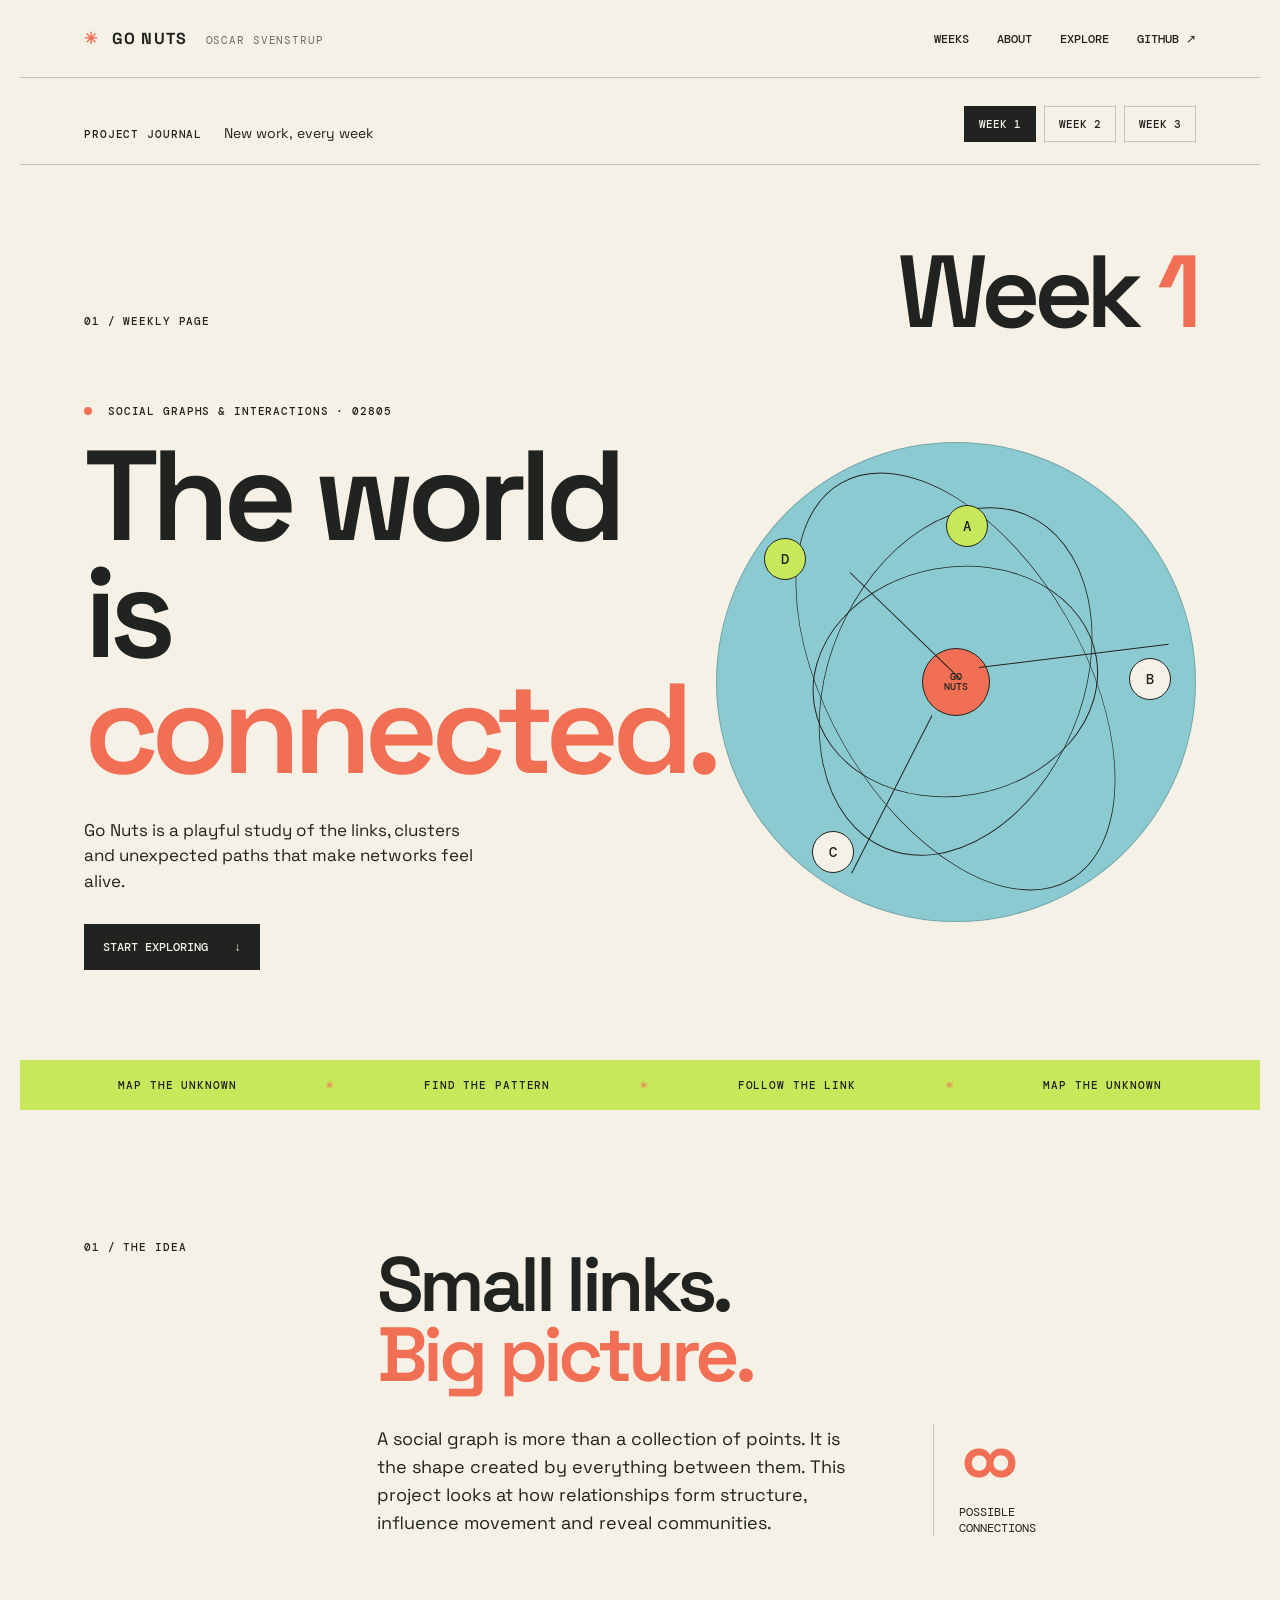
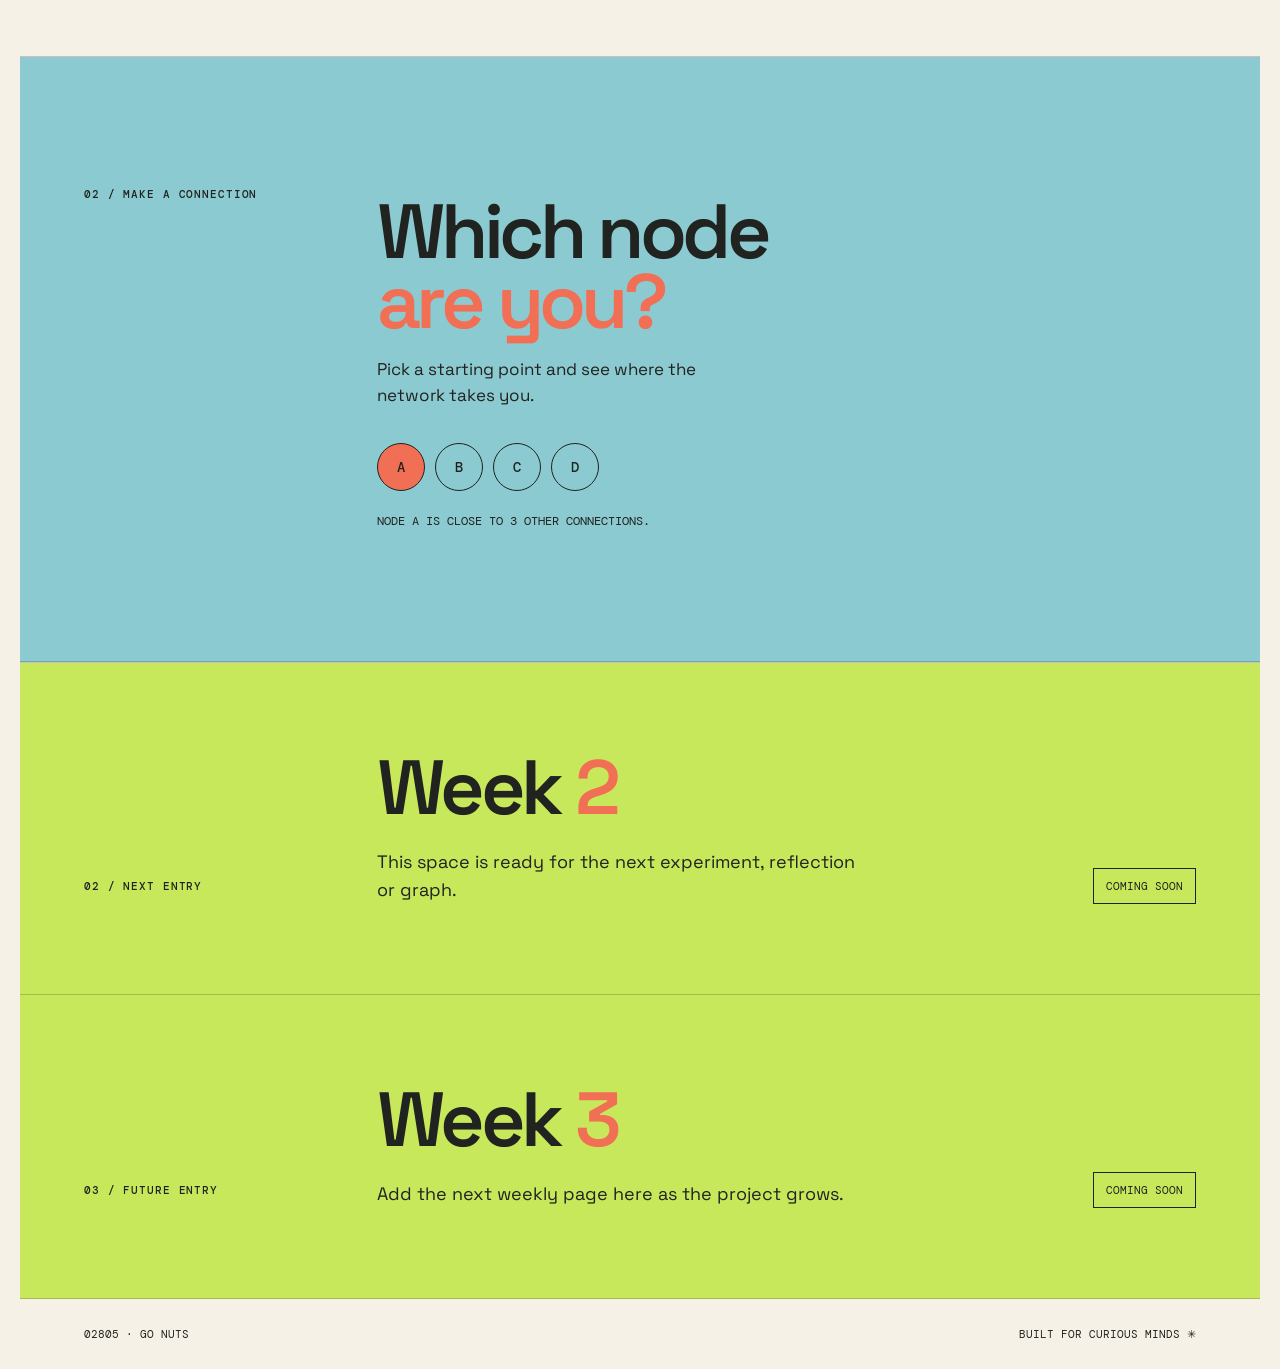
==== index.html @ d07dc0e0 "Add weekly project pages" ====
<!doctype html>
<html lang="en">
  <head>
    <meta charset="UTF-8" />
    <meta name="viewport" content="width=device-width, initial-scale=1.0" />
    <meta name="description" content="Go Nuts: exploring social graphs and interactions." />
    <title>Go Nuts | Social Graphs & Interactions</title>
    <link rel="preconnect" href="https://fonts.googleapis.com" />
    <link rel="preconnect" href="https://fonts.gstatic.com" crossorigin />
    <link href="https://fonts.googleapis.com/css2?family=DM+Mono:wght@400;500&family=Space+Grotesk:wght@400;500;600;700&display=swap" rel="stylesheet" />
    <link rel="stylesheet" href="styles.css" />
  </head>
  <body>
    <header class="site-header">
      <div class="brand-lockup">
        <a class="logo" href="#top" aria-label="Go Nuts home"><span>✳</span> GO NUTS</a>
        <span class="author">Oscar Svenstrup</span>
      </div>
      <nav aria-label="Main navigation">
        <a href="#weeks">Weeks</a>
        <a href="#about">About</a>
        <a href="#explore">Explore</a>
        <a href="https://github.com/oscarsvenstrup/02805GoNuts" target="_blank" rel="noreferrer">GitHub <span aria-hidden="true">↗</span></a>
      </nav>
    </header>

    <main id="top">
      <section class="week-bar" id="weeks" aria-label="Weekly project pages">
        <div class="week-heading">
          <p class="section-label">Project journal</p>
          <span>New work, every week</span>
        </div>
        <nav class="week-nav" aria-label="Choose a week">
          <a class="week-link active" href="#week-1" aria-current="page">Week 1</a>
          <a class="week-link" href="#week-2">Week 2</a>
          <a class="week-link" href="#week-3">Week 3</a>
        </nav>
      </section>

      <section class="week-content" id="week-1" aria-labelledby="week-1-title">
        <div class="week-title-row">
          <p class="section-label">01 / Weekly page</p>
          <h2 id="week-1-title">Week <span>1</span></h2>
        </div>
      <section class="hero" aria-labelledby="hero-title">
        <div class="hero-copy">
          <p class="eyebrow"><span class="pulse"></span> Social Graphs &amp; Interactions · 02805</p>
          <h1 id="hero-title">The world is<br /><em>connected.</em></h1>
          <p class="intro">Go Nuts is a playful study of the links, clusters and unexpected paths that make networks feel alive.</p>
          <a class="button" href="#explore">Start exploring <span aria-hidden="true">↓</span></a>
        </div>
        <div class="hero-graphic" aria-hidden="true">
          <div class="orbit orbit-one"></div>
          <div class="orbit orbit-two"></div>
          <div class="orbit orbit-three"></div>
          <div class="node node-center">GO<br />NUTS</div>
          <div class="node node-a">A</div>
          <div class="node node-b">B</div>
          <div class="node node-c">C</div>
          <div class="node node-d">D</div>
          <div class="connection connection-a"></div>
          <div class="connection connection-b"></div>
          <div class="connection connection-c"></div>
        </div>
      </section>

      <section class="ticker" aria-label="Project themes">
        <span>MAP THE UNKNOWN</span><i>✳</i><span>FIND THE PATTERN</span><i>✳</i><span>FOLLOW THE LINK</span><i>✳</i><span>MAP THE UNKNOWN</span>
      </section>

      <section class="about section-grid" id="about">
        <p class="section-label">01 / The idea</p>
        <div>
          <h2>Small links.<br /><span>Big picture.</span></h2>
          <p class="body-copy">A social graph is more than a collection of points. It is the shape created by everything between them. This project looks at how relationships form structure, influence movement and reveal communities.</p>
        </div>
        <div class="stat-block"><strong>∞</strong><span>possible<br />connections</span></div>
      </section>

      <section class="explore section-grid" id="explore">
        <p class="section-label">02 / Make a connection</p>
        <div class="explore-panel">
          <h2>Which node<br /><span>are you?</span></h2>
          <p>Pick a starting point and see where the network takes you.</p>
          <div class="node-picker" role="group" aria-label="Choose a node">
            <button class="pick active" data-node="A" aria-label="Choose node A">A</button>
            <button class="pick" data-node="B" aria-label="Choose node B">B</button>
            <button class="pick" data-node="C" aria-label="Choose node C">C</button>
            <button class="pick" data-node="D" aria-label="Choose node D">D</button>
          </div>
          <p class="result" aria-live="polite">Node A is close to 3 other connections.</p>
        </div>
      </section>
      </section>

      <section class="upcoming-week" id="week-2" aria-labelledby="week-2-title">
        <p class="section-label">02 / Next entry</p>
        <div>
          <h2 id="week-2-title">Week <span>2</span></h2>
          <p class="body-copy">This space is ready for the next experiment, reflection or graph.</p>
        </div>
        <span class="coming-soon">Coming soon</span>
      </section>

      <section class="upcoming-week" id="week-3" aria-labelledby="week-3-title">
        <p class="section-label">03 / Future entry</p>
        <div>
          <h2 id="week-3-title">Week <span>3</span></h2>
          <p class="body-copy">Add the next weekly page here as the project grows.</p>
        </div>
        <span class="coming-soon">Coming soon</span>
      </section>
    </main>

    <footer><span>02805 · GO NUTS</span><span>Built for curious minds <span aria-hidden="true">✳</span></span></footer>
    <script src="script.js"></script>
  </body>
</html>
---- styles.css ----
:root {
  --ink: #20231f;
  --cream: #f6f1e7;
  --lime: #c8e85b;
  --coral: #f16f54;
  --blue: #8ccad1;
  --line: rgba(32, 35, 31, 0.22);
}

* { box-sizing: border-box; }
html { scroll-behavior: smooth; }
body { margin: 0; color: var(--ink); background: var(--cream); font-family: "Space Grotesk", sans-serif; }
a { color: inherit; text-decoration: none; }
.site-header, main, footer { max-width: 1240px; margin: auto; }
.site-header { display: flex; justify-content: space-between; align-items: center; padding: 28px 5vw; }
.logo { font-weight: 700; letter-spacing: .08em; }
.brand-lockup { display: flex; align-items: baseline; gap: 18px; }.author { color: rgba(32, 35, 31, .65); font: 11px "DM Mono", monospace; text-transform: uppercase; letter-spacing: .08em; }
.logo span { color: var(--coral); margin-right: 8px; }
nav { display: flex; gap: 28px; font: 500 12px "DM Mono", monospace; text-transform: uppercase; }
nav a:hover { color: var(--coral); }
.week-bar { display: flex; justify-content: space-between; align-items: end; gap: 30px; padding: 28px 5vw 22px; border-top: 1px solid var(--line); border-bottom: 1px solid var(--line); }.week-heading { display: flex; align-items: baseline; gap: 22px; }.week-heading p { margin: 0; }.week-heading > span { font-size: 14px; }.week-nav { display: flex; gap: 8px; }.week-link { padding: 10px 14px; border: 1px solid var(--line); font: 500 11px "DM Mono", monospace; text-transform: uppercase; transition: background .2s, color .2s; }.week-link:hover, .week-link.active { background: var(--ink); color: var(--cream); }.week-content { border-bottom: 1px solid var(--line); }.week-title-row { display: flex; justify-content: space-between; align-items: end; padding: 80px 5vw 0; }.week-title-row .section-label { margin: 0 0 10px; }.week-title-row h2 { margin: 0; font-size: clamp(3.5rem, 8vw, 7rem); }.week-title-row h2 span { color: var(--coral); }
.hero { min-height: 650px; display: grid; grid-template-columns: 1fr 1fr; align-items: center; padding: 55px 5vw 90px; overflow: hidden; }
.eyebrow, .section-label { font: 500 11px "DM Mono", monospace; letter-spacing: .08em; text-transform: uppercase; }
.pulse { display: inline-block; width: 8px; height: 8px; margin-right: 8px; background: var(--coral); border-radius: 50%; }
h1, h2 { margin: 20px 0; font-weight: 600; letter-spacing: -.06em; line-height: .91; }
h1 { font-size: clamp(4.5rem, 10vw, 8.5rem); }
h2 { font-size: clamp(3rem, 6vw, 5.5rem); }
h1 em, h2 span { color: var(--coral); font-style: normal; }
.intro { max-width: 390px; margin: 30px 0; font-size: 17px; line-height: 1.5; }
.button { display: inline-flex; gap: 26px; align-items: center; padding: 15px 19px; background: var(--ink); color: var(--cream); font: 500 12px "DM Mono", monospace; text-transform: uppercase; transition: transform .2s, background .2s; }
.button:hover { background: var(--coral); transform: translateY(-3px); }
.hero-graphic { position: relative; width: min(42vw, 480px); aspect-ratio: 1; margin: auto; border: 1px solid var(--line); border-radius: 50%; background: var(--blue); }
.orbit { position: absolute; border: 1px solid var(--ink); border-radius: 50%; }
.orbit-one { inset: 12%; transform: rotate(23deg) scaleX(.7); }
.orbit-two { inset: 2%; transform: rotate(-30deg) scaleX(.56); }
.orbit-three { inset: 20%; transform: rotate(80deg) scaleX(.8); }
.node { position: absolute; display: grid; place-items: center; width: 42px; aspect-ratio: 1; border: 1px solid var(--ink); border-radius: 50%; background: var(--lime); font: 500 14px "DM Mono", monospace; }
.node-center { top: 43%; left: 43%; width: 68px; background: var(--coral); font-size: 10px; text-align: center; line-height: 1; }
.node-a { top: 13%; left: 48%; }.node-b { top: 45%; right: 5%; background: var(--cream); }.node-c { bottom: 10%; left: 20%; background: var(--cream); }.node-d { top: 20%; left: 10%; }
.connection { position: absolute; height: 1px; width: 32%; background: var(--ink); transform-origin: left; }
.connection-a { top: 27%; left: 28%; transform: rotate(44deg); }.connection-b { top: 47%; left: 55%; width: 40%; transform: rotate(-7deg); }.connection-c { top: 57%; left: 45%; width: 37%; transform: rotate(117deg); }
.ticker { display: flex; justify-content: space-around; gap: 20px; padding: 18px 5vw; background: var(--lime); font: 500 11px "DM Mono", monospace; letter-spacing: .08em; }
.ticker i { font-style: normal; color: var(--coral); }
.section-grid { display: grid; grid-template-columns: 1fr 2fr 1fr; gap: 30px; padding: 120px 5vw; border-bottom: 1px solid var(--line); }
.section-label { margin-top: 10px; }.body-copy { max-width: 480px; margin: 35px 0 0; font-size: 18px; line-height: 1.55; }.stat-block { align-self: end; border-left: 1px solid var(--line); padding-left: 25px; font: 12px "DM Mono", monospace; text-transform: uppercase; }.stat-block strong { display: block; font: 100px "Space Grotesk", sans-serif; line-height: .8; color: var(--coral); }
.explore { background: var(--blue); }.explore-panel p { max-width: 390px; font-size: 17px; line-height: 1.5; }.node-picker { display: flex; gap: 10px; margin: 35px 0 22px; }.pick { width: 48px; height: 48px; border: 1px solid var(--ink); border-radius: 50%; background: transparent; color: var(--ink); font: 500 14px "DM Mono", monospace; cursor: pointer; }.pick:hover, .pick.active { background: var(--coral); }.result { font: 12px "DM Mono", monospace !important; text-transform: uppercase; }
footer { display: flex; justify-content: space-between; padding: 28px 5vw; font: 11px "DM Mono", monospace; text-transform: uppercase; }
.upcoming-week { display: grid; grid-template-columns: 1fr 2fr 1fr; gap: 30px; align-items: end; padding: 90px 5vw; border-bottom: 1px solid var(--line); background: var(--lime); }.upcoming-week h2 { margin: 0; }.upcoming-week .body-copy { margin: 25px 0 0; }.coming-soon { justify-self: end; padding: 10px 12px; border: 1px solid var(--ink); font: 11px "DM Mono", monospace; text-transform: uppercase; }
@media (max-width: 700px) { .site-header { align-items: flex-start; padding-top: 22px; }.brand-lockup { display: block; }.author { display: block; margin: 8px 0 0 24px; font-size: 9px; } nav { gap: 12px; font-size: 10px; } nav a:nth-child(2) { display: none; }.week-bar { display: block; padding-top: 22px; }.week-heading { display: block; }.week-heading > span { display: block; margin-top: 12px; }.week-nav { margin-top: 22px; overflow-x: auto; }.week-link { white-space: nowrap; }.week-title-row { display: block; padding-top: 60px; }.week-title-row h2 { margin-top: 18px; }.hero { display: block; min-height: 0; padding-top: 70px; }.hero-graphic { width: min(82vw, 380px); margin-top: 70px; }.ticker { overflow: hidden; justify-content: flex-start; white-space: nowrap; }.ticker span:nth-of-type(n+3), .ticker i:nth-of-type(n+3) { display: none; }.section-grid { display: block; padding: 80px 5vw; }.section-label { margin-bottom: 50px; }.stat-block { margin-top: 60px; }.explore-panel { margin-top: 30px; }.upcoming-week { display: block; padding: 70px 5vw; }.upcoming-week .section-label { margin-bottom: 45px; }.coming-soon { display: inline-block; margin-top: 35px; } footer { font-size: 9px; } }
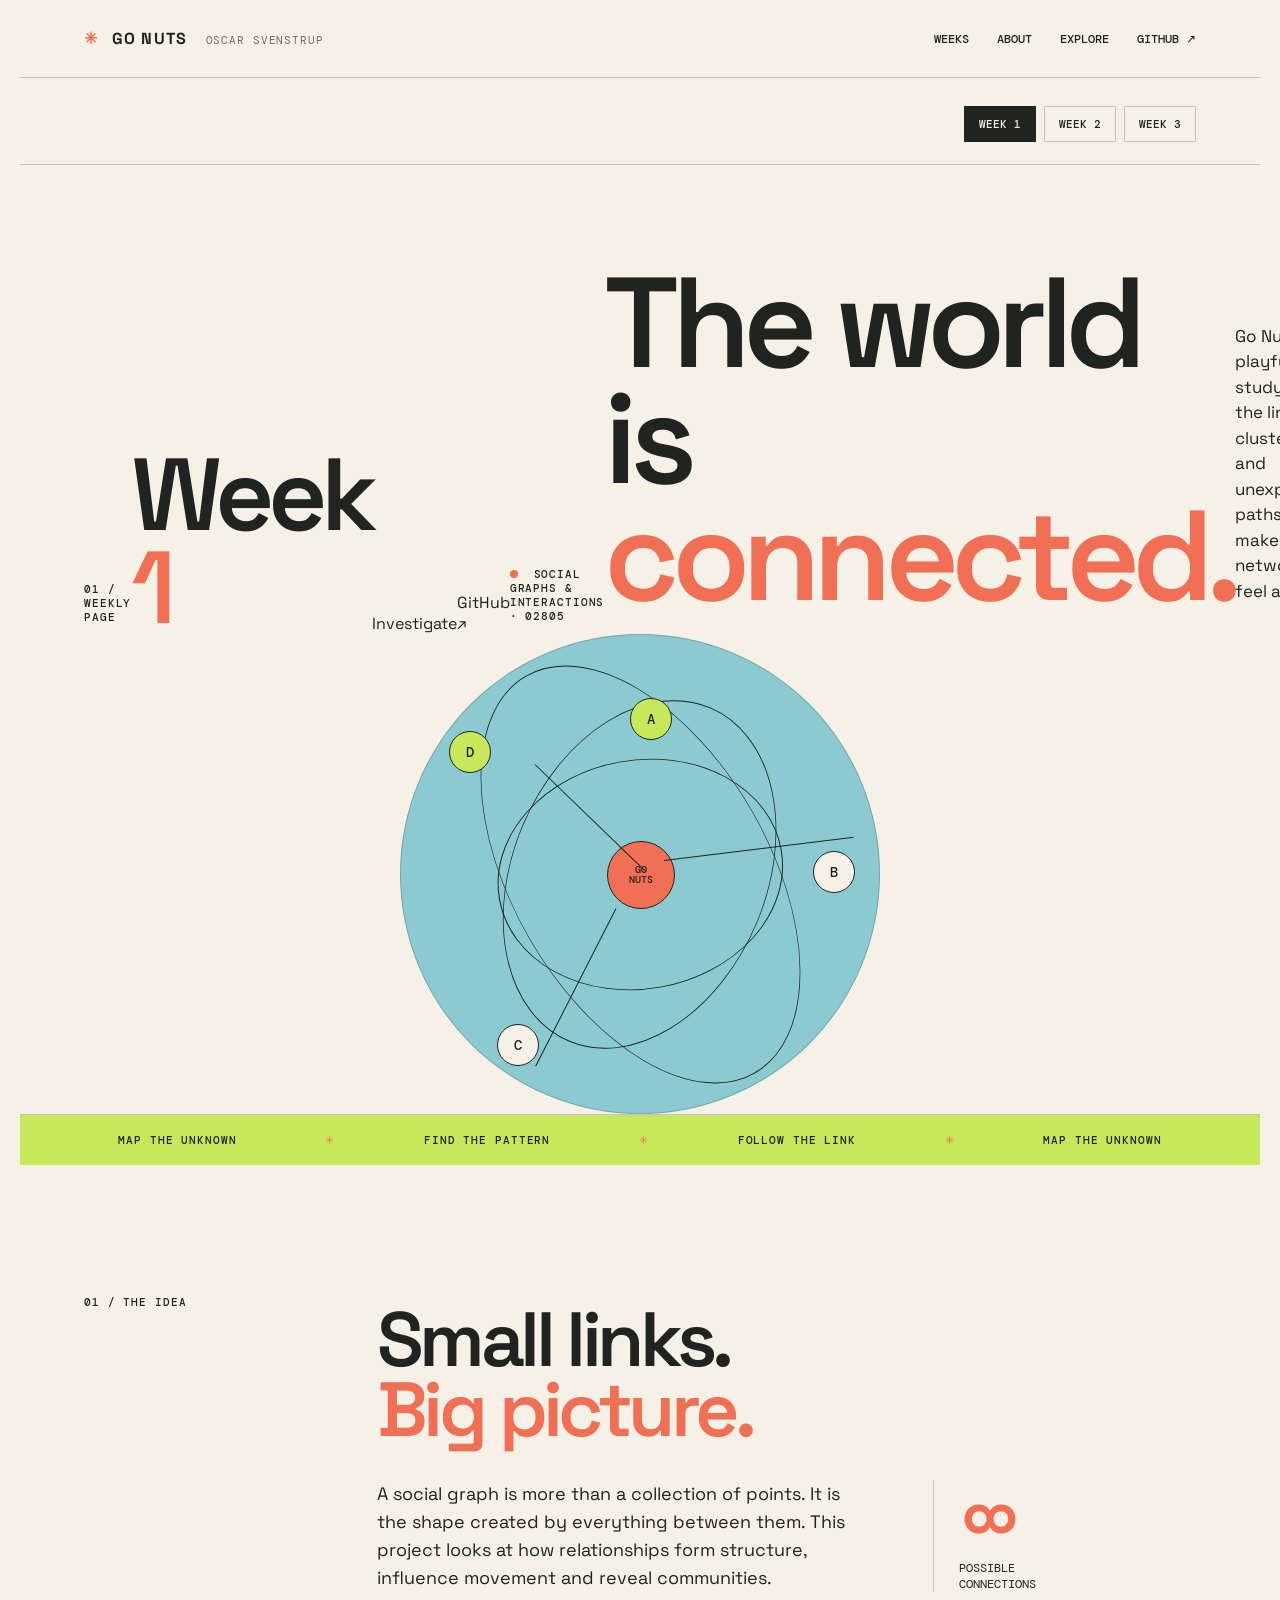
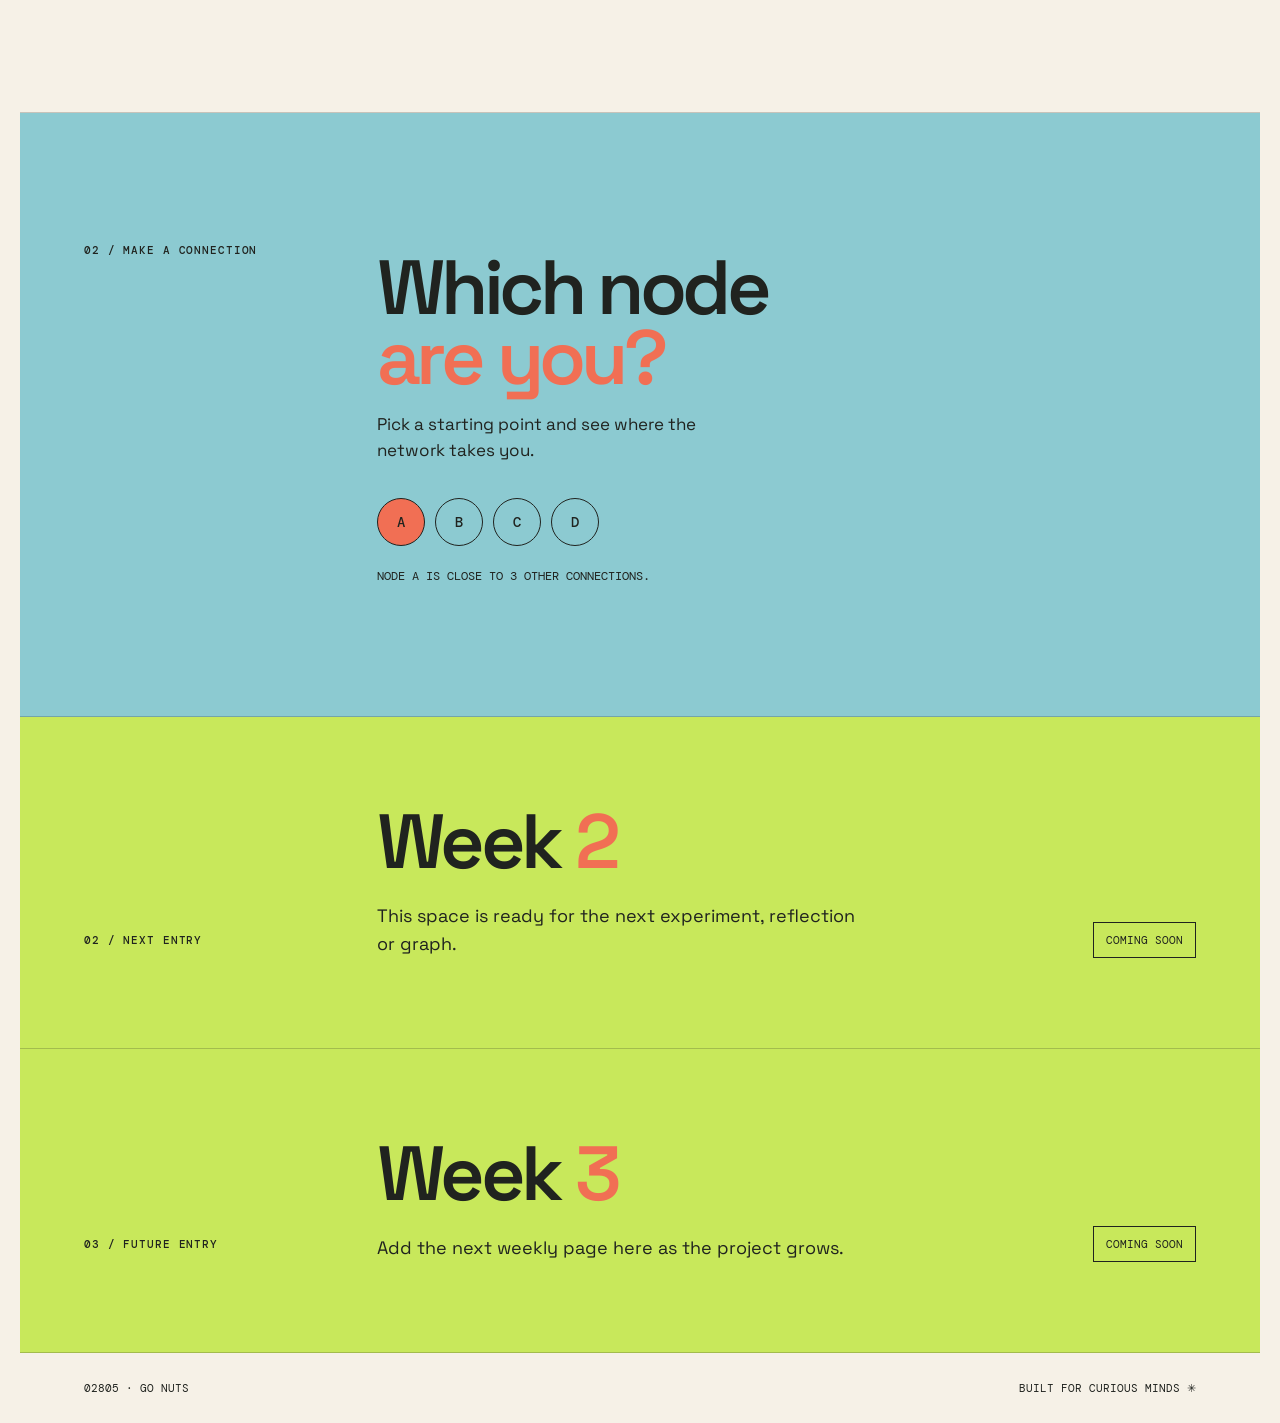
==== commit a3f023d1: "Build week 1 group exercise" ====
--- a/index.html
+++ b/index.html
@@ -27,8 +27,8 @@
     <main id="top">
       <section class="week-bar" id="weeks" aria-label="Weekly project pages">
         <div class="week-heading">
-          <p class="section-label">Project journal</p>
-          <span>New work, every week</span>
+        <meta name="description" content="Week 1: Go Nuts with the Marvel social graph." />
+        <title>Week 1 | Go Nuts</title>
         </div>
         <nav class="week-nav" aria-label="Choose a week">
           <a class="week-link active" href="#week-1" aria-current="page">Week 1</a>
@@ -41,9 +41,8 @@
         <div class="week-title-row">
           <p class="section-label">01 / Weekly page</p>
           <h2 id="week-1-title">Week <span>1</span></h2>
-        </div>
-      <section class="hero" aria-labelledby="hero-title">
-        <div class="hero-copy">
+            <a href="#investigate">Investigate</a>
+            <a href="https://github.com/oscarsvenstrup/02805GoNuts" target="_blank" rel="noreferrer">GitHub <span aria-hidden="true">↗</span></a>
           <p class="eyebrow"><span class="pulse"></span> Social Graphs &amp; Interactions · 02805</p>
           <h1 id="hero-title">The world is<br /><em>connected.</em></h1>
           <p class="intro">Go Nuts is a playful study of the links, clusters and unexpected paths that make networks feel alive.</p>
--- a/styles.css
+++ b/styles.css
@@ -16,6 +16,13 @@
 .logo { font-weight: 700; letter-spacing: .08em; }
 .brand-lockup { display: flex; align-items: baseline; gap: 18px; }.author { color: rgba(32, 35, 31, .65); font: 11px "DM Mono", monospace; text-transform: uppercase; letter-spacing: .08em; }
 .logo span { color: var(--coral); margin-right: 8px; }
+a { color: inherit; text-decoration: none; }
+.site-header, main, footer { max-width: 1240px; margin: auto; }
+.site-header { display: flex; justify-content: space-between; align-items: center; padding: 28px 5vw; }
+.brand-lockup { display: flex; align-items: baseline; gap: 18px; }
+.logo { font-weight: 700; letter-spacing: .08em; }
+.logo span { color: var(--coral); margin-right: 8px; }
+.author { color: rgba(32, 35, 31, .65); font: 11px "DM Mono", monospace; text-transform: uppercase; letter-spacing: .08em; }
 nav { display: flex; gap: 28px; font: 500 12px "DM Mono", monospace; text-transform: uppercase; }
 nav a:hover { color: var(--coral); }
 .week-bar { display: flex; justify-content: space-between; align-items: end; gap: 30px; padding: 28px 5vw 22px; border-top: 1px solid var(--line); border-bottom: 1px solid var(--line); }.week-heading { display: flex; align-items: baseline; gap: 22px; }.week-heading p { margin: 0; }.week-heading > span { font-size: 14px; }.week-nav { display: flex; gap: 8px; }.week-link { padding: 10px 14px; border: 1px solid var(--line); font: 500 11px "DM Mono", monospace; text-transform: uppercase; transition: background .2s, color .2s; }.week-link:hover, .week-link.active { background: var(--ink); color: var(--cream); }.week-content { border-bottom: 1px solid var(--line); }.week-title-row { display: flex; justify-content: space-between; align-items: end; padding: 80px 5vw 0; }.week-title-row .section-label { margin: 0 0 10px; }.week-title-row h2 { margin: 0; font-size: clamp(3.5rem, 8vw, 7rem); }.week-title-row h2 span { color: var(--coral); }
@@ -25,7 +32,52 @@
 h1, h2 { margin: 20px 0; font-weight: 600; letter-spacing: -.06em; line-height: .91; }
 h1 { font-size: clamp(4.5rem, 10vw, 8.5rem); }
 h2 { font-size: clamp(3rem, 6vw, 5.5rem); }
+.section-label, .search-label, .card-kicker { font: 500 11px "DM Mono", monospace; letter-spacing: .08em; text-transform: uppercase; }
+.post-intro { padding: 110px 5vw 80px; background: var(--blue); }
+.post-intro h1, h2 { margin: 20px 0; font-weight: 600; letter-spacing: -.06em; line-height: .91; }
+.post-intro h1 { max-width: 850px; font-size: clamp(4.5rem, 11vw, 9rem); }
+.post-intro h1 em, h2 span { color: var(--coral); font-style: normal; }
+.intro { max-width: 580px; margin: 38px 0 30px; font-size: 19px; line-height: 1.5; }
+.post-meta { display: flex; gap: 28px; font: 11px "DM Mono", monospace; text-transform: uppercase; }
+.section-grid { display: grid; grid-template-columns: 1fr 2fr 1fr; gap: 30px; padding: 110px 5vw; border-bottom: 1px solid var(--line); }
+.section-label { margin-top: 10px; }
+.section-grid h2 { font-size: clamp(3rem, 6vw, 5.5rem); }
+.body-copy { max-width: 500px; margin: 30px 0 0; font-size: 17px; line-height: 1.55; }
+.stat-block { align-self: end; border-left: 1px solid var(--line); padding-left: 25px; font: 12px "DM Mono", monospace; text-transform: uppercase; }
+.stat-block strong { display: block; color: var(--coral); font: 100px "Space Grotesk", sans-serif; line-height: .8; }
+.stats-strip { display: grid; grid-template-columns: repeat(4, 1fr); background: var(--lime); }
+.stats-strip div { padding: 32px 5vw; border-right: 1px solid var(--line); }
+.stats-strip div:last-child { border: 0; }
+.stats-strip strong { display: block; font-size: 32px; }
+.stats-strip span { font: 10px "DM Mono", monospace; text-transform: uppercase; }
+.investigate { background: var(--cream); }
+.explorer-panel p { margin-top: 28px; }
+.search-label { display: block; margin-top: 38px; }
+.search-label, .card-kicker { color: rgba(32, 35, 31, .65); }
+.explorer-panel input { width: 100%; margin-top: 10px; padding: 15px 0; border: 0; border-bottom: 1px solid var(--ink); border-radius: 0; background: transparent; color: var(--ink); font: 17px "Space Grotesk", sans-serif; outline: none; }
+.explorer-panel input:focus { border-color: var(--coral); }
+.search-results { position: relative; z-index: 2; }
+.search-results button { display: block; width: 100%; padding: 10px 0; border: 0; border-bottom: 1px solid var(--line); background: var(--cream); text-align: left; font: 14px "Space Grotesk", sans-serif; cursor: pointer; }
+.search-results button:hover { color: var(--coral); }
+.character-card { margin-top: 35px; padding: 22px; background: var(--blue); }
+.character-card h3 { margin: 12px 0 4px; font-size: 27px; }
+.character-card p { margin: 0; font-size: 14px; line-height: 1.45; }
+.connection-panel { display: grid; grid-template-columns: 1fr 1fr; gap: 25px; }
+.connection-group { align-self: start; padding: 20px; background: var(--lime); }
+.connection-group:nth-child(2) { background: var(--coral); }
+.connection-heading { display: flex; justify-content: space-between; gap: 15px; padding-bottom: 15px; border-bottom: 1px solid var(--line); font: 11px "DM Mono", monospace; text-transform: uppercase; }
+.connection-heading strong { font-size: 18px; }
+.connection-group ul { min-height: 120px; max-height: 390px; margin: 0; padding: 0; overflow: auto; list-style: none; }
+.connection-group li { padding: 9px 0; border-bottom: 1px solid var(--line); font-size: 14px; }
+.reflection { background: var(--blue); }
+.quote { align-self: end; font-size: 25px; font-weight: 600; line-height: 1.05; }
+.quote span { color: var(--coral); }
+.upcoming-week { display: grid; grid-template-columns: 1fr 2fr 1fr; gap: 30px; align-items: end; padding: 90px 5vw; border-bottom: 1px solid var(--line); background: var(--lime); }
+.upcoming-week h2 { margin: 0; }
+.upcoming-week .body-copy { margin: 25px 0 0; }
+.coming-soon { justify-self: end; padding: 10px 12px; border: 1px solid var(--ink); font: 11px "DM Mono", monospace; text-transform: uppercase; }
 h1 em, h2 span { color: var(--coral); font-style: normal; }
+@media (max-width: 700px) { .site-header { align-items: flex-start; padding-top: 22px; }.brand-lockup { display: block; }.author { display: block; margin: 8px 0 0 24px; font-size: 9px; } nav { gap: 12px; font-size: 10px; }.week-bar { display: block; padding-top: 22px; }.week-heading { display: block; }.week-heading > span { display: block; margin-top: 12px; }.week-nav { margin-top: 22px; overflow-x: auto; }.week-link { white-space: nowrap; }.post-intro { padding-top: 75px; }.post-intro h1 { font-size: clamp(4rem, 18vw, 6rem); }.post-meta { display: block; line-height: 2; }.section-grid { display: block; padding: 75px 5vw; }.section-label { margin-bottom: 45px; }.stat-block { margin-top: 55px; }.stats-strip { grid-template-columns: repeat(2, 1fr); }.stats-strip div { padding: 24px 5vw; }.stats-strip div:nth-child(2) { border-right: 0; }.connection-panel { display: block; margin-top: 55px; }.connection-group + .connection-group { margin-top: 20px; }.upcoming-week { display: block; padding: 70px 5vw; }.upcoming-week .section-label { margin-bottom: 45px; }.coming-soon { display: inline-block; margin-top: 35px; } footer { font-size: 9px; } }
 .intro { max-width: 390px; margin: 30px 0; font-size: 17px; line-height: 1.5; }
 .button { display: inline-flex; gap: 26px; align-items: center; padding: 15px 19px; background: var(--ink); color: var(--cream); font: 500 12px "DM Mono", monospace; text-transform: uppercase; transition: transform .2s, background .2s; }
 .button:hover { background: var(--coral); transform: translateY(-3px); }
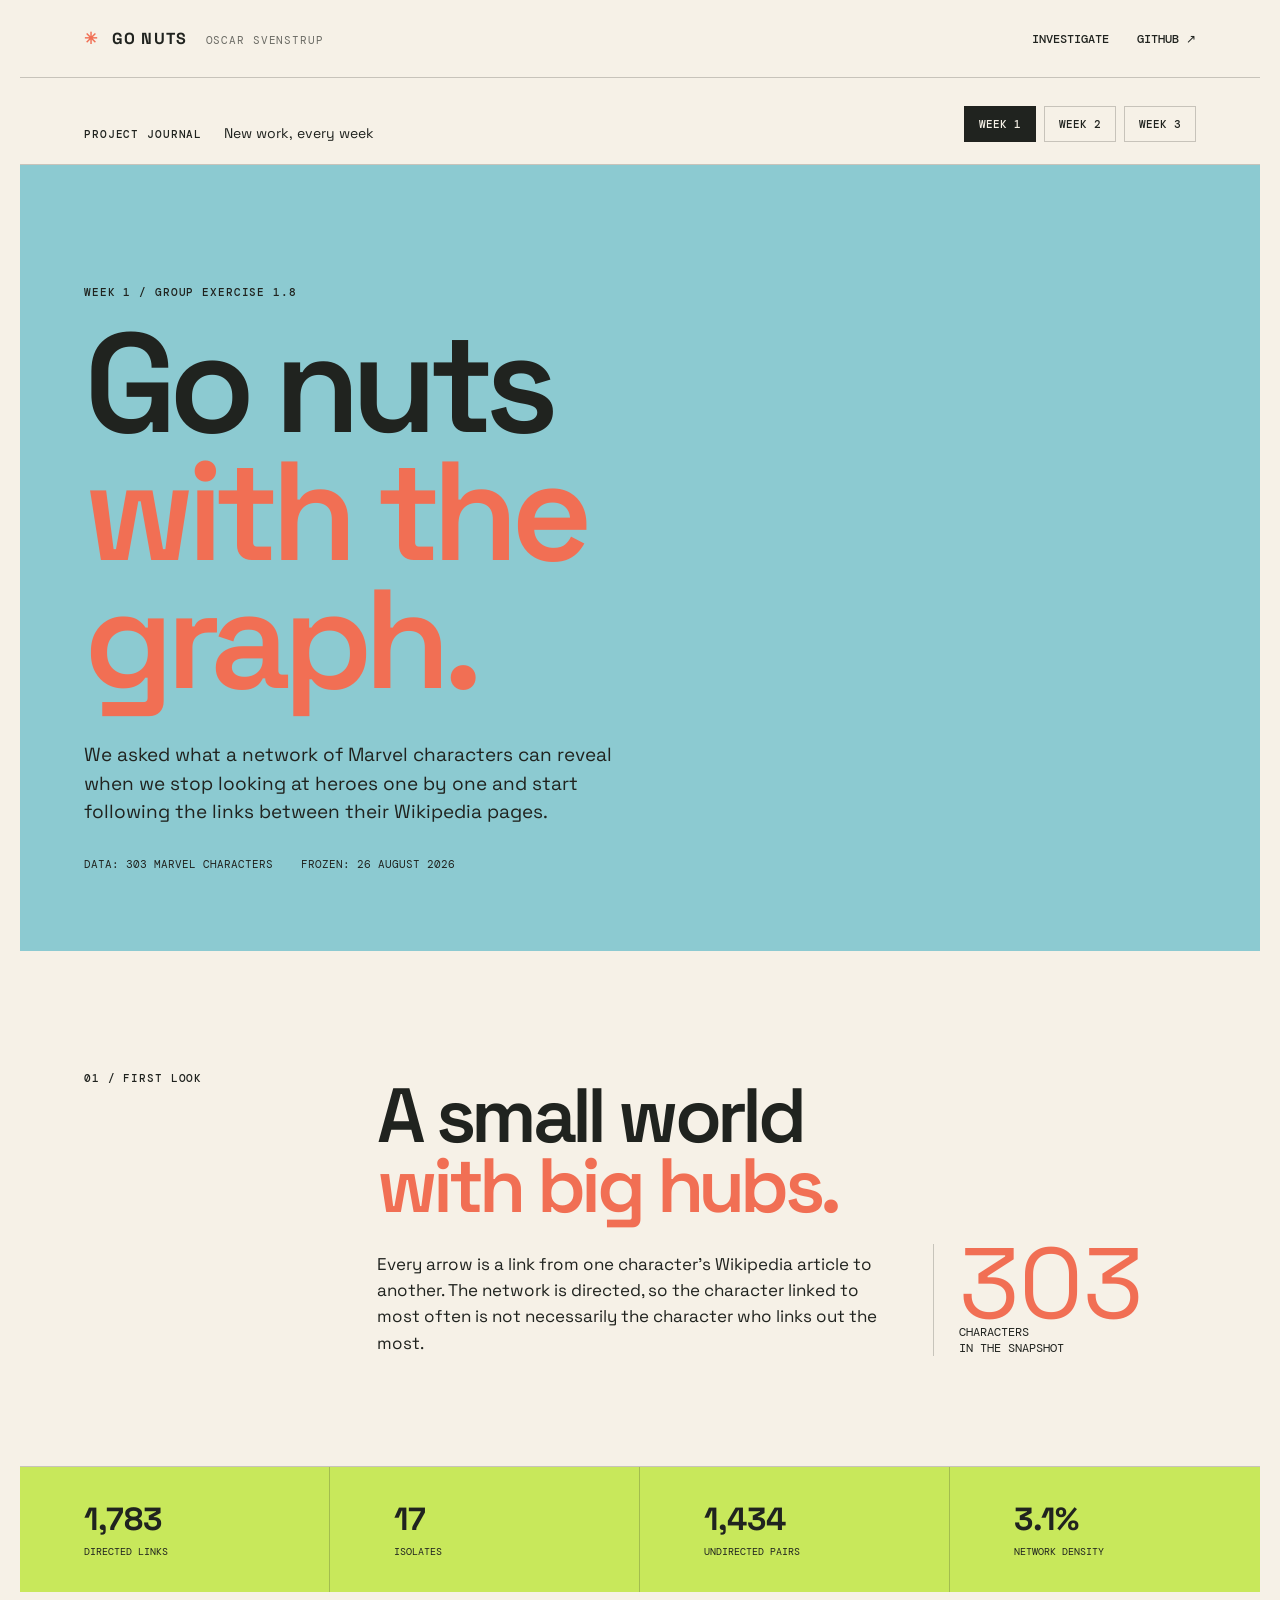
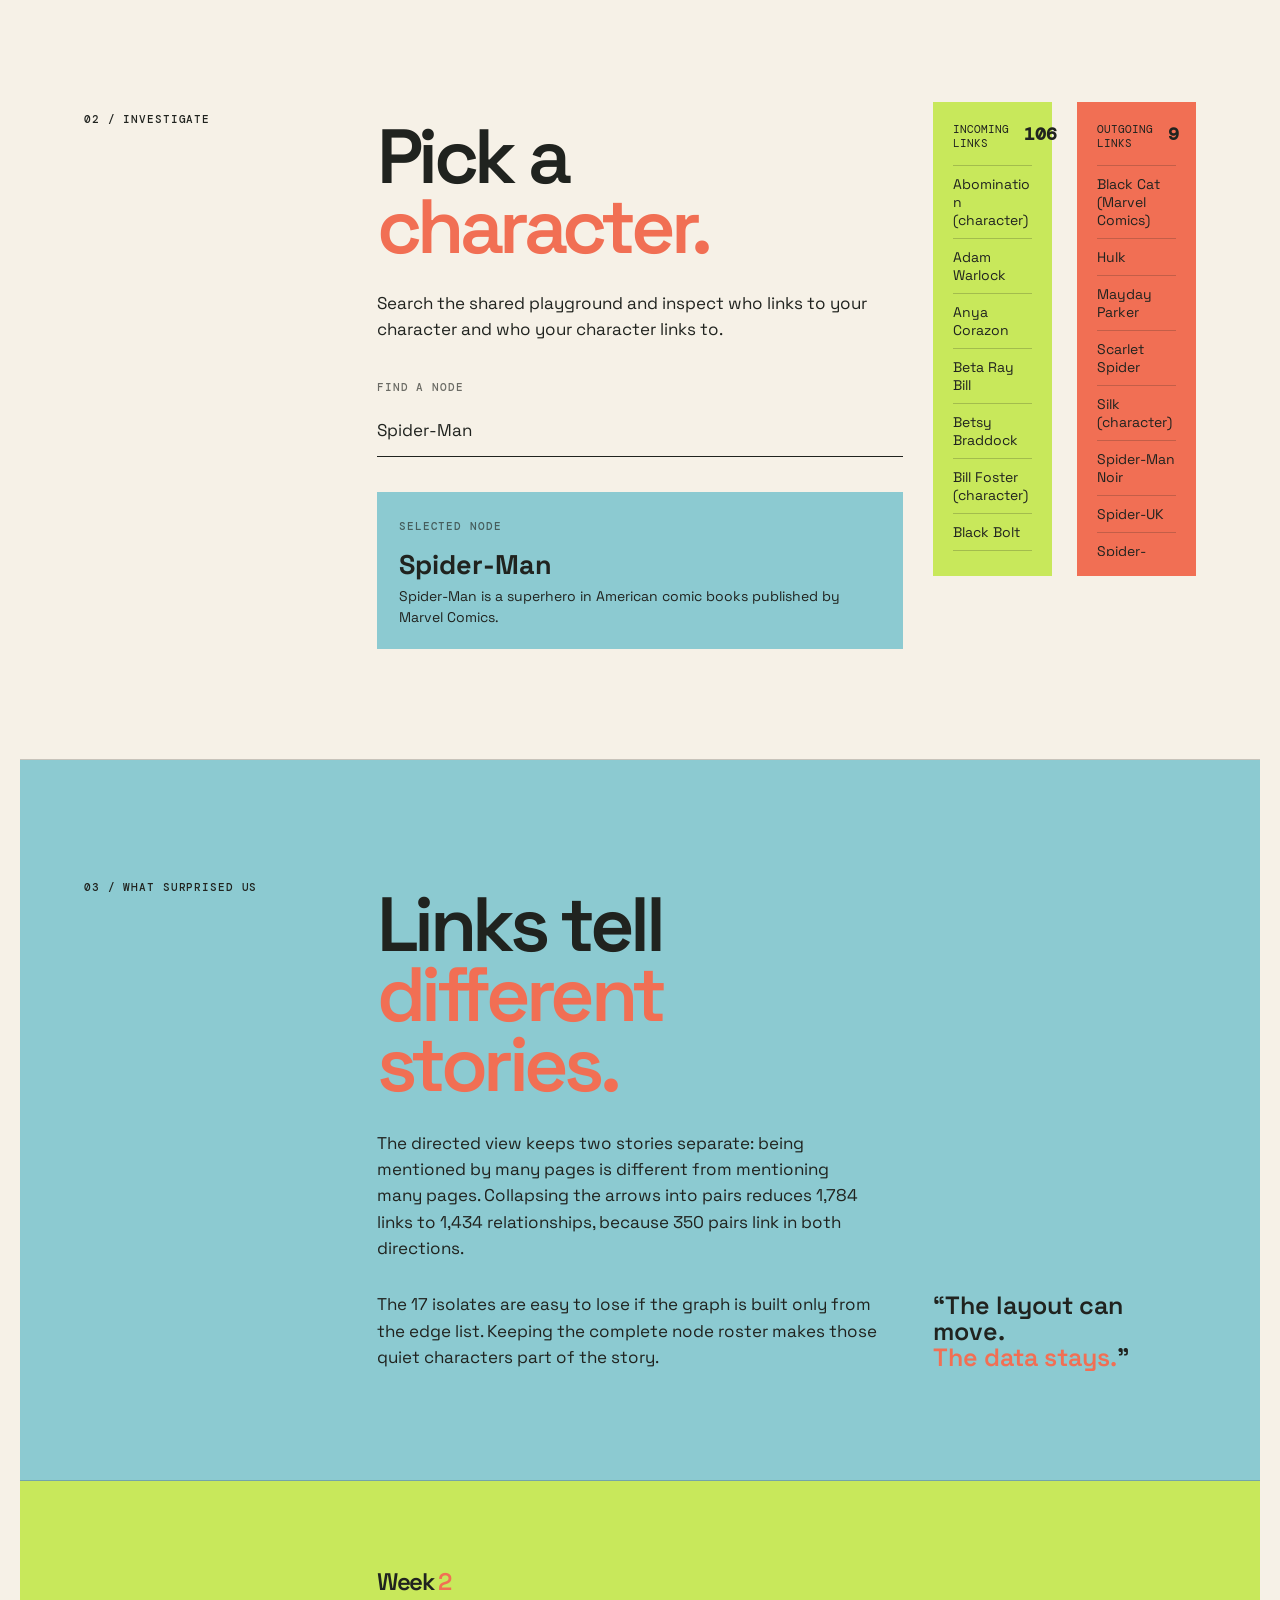
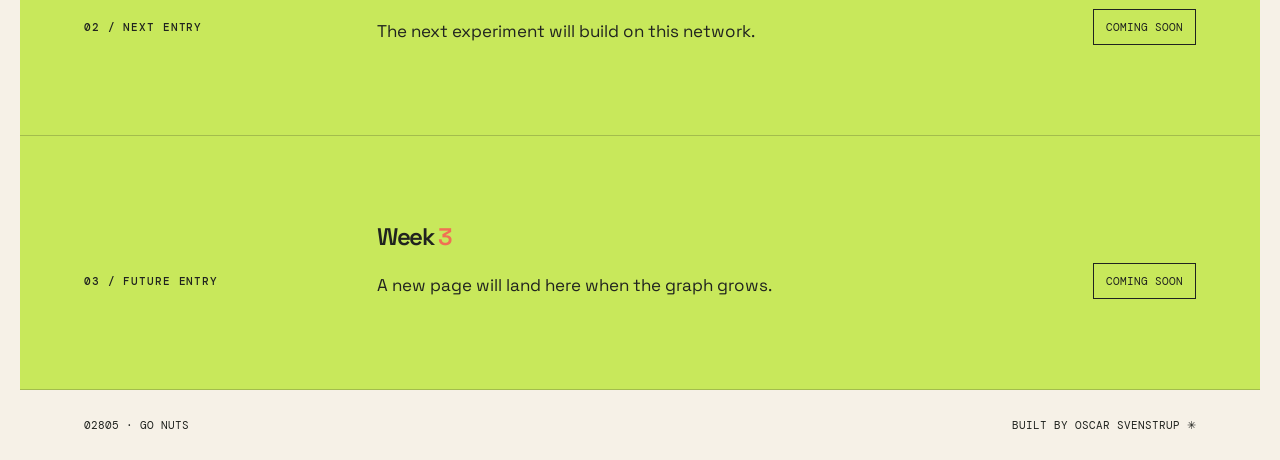
==== commit e3eabd06: "Fix Week 1 layout and data story" ====
--- a/index.html
+++ b/index.html
@@ -3,8 +3,8 @@
   <head>
     <meta charset="UTF-8" />
     <meta name="viewport" content="width=device-width, initial-scale=1.0" />
-    <meta name="description" content="Go Nuts: exploring social graphs and interactions." />
-    <title>Go Nuts | Social Graphs & Interactions</title>
+    <meta name="description" content="Week 1: Go Nuts with the Marvel social graph." />
+    <title>Week 1 | Go Nuts</title>
     <link rel="preconnect" href="https://fonts.googleapis.com" />
     <link rel="preconnect" href="https://fonts.gstatic.com" crossorigin />
     <link href="https://fonts.googleapis.com/css2?family=DM+Mono:wght@400;500&family=Space+Grotesk:wght@400;500;600;700&display=swap" rel="stylesheet" />
@@ -17,19 +17,14 @@
         <span class="author">Oscar Svenstrup</span>
       </div>
       <nav aria-label="Main navigation">
-        <a href="#weeks">Weeks</a>
-        <a href="#about">About</a>
-        <a href="#explore">Explore</a>
+        <a href="#investigate">Investigate</a>
         <a href="https://github.com/oscarsvenstrup/02805GoNuts" target="_blank" rel="noreferrer">GitHub <span aria-hidden="true">↗</span></a>
       </nav>
     </header>
 
     <main id="top">
-      <section class="week-bar" id="weeks" aria-label="Weekly project pages">
-        <div class="week-heading">
-        <meta name="description" content="Week 1: Go Nuts with the Marvel social graph." />
-        <title>Week 1 | Go Nuts</title>
-        </div>
+      <section class="week-bar" aria-label="Weekly project pages">
+        <div class="week-heading"><p class="section-label">Project journal</p><span>New work, every week</span></div>
         <nav class="week-nav" aria-label="Choose a week">
           <a class="week-link active" href="#week-1" aria-current="page">Week 1</a>
           <a class="week-link" href="#week-2">Week 2</a>
@@ -37,81 +32,52 @@
         </nav>
       </section>
 
-      <section class="week-content" id="week-1" aria-labelledby="week-1-title">
-        <div class="week-title-row">
-          <p class="section-label">01 / Weekly page</p>
-          <h2 id="week-1-title">Week <span>1</span></h2>
-            <a href="#investigate">Investigate</a>
-            <a href="https://github.com/oscarsvenstrup/02805GoNuts" target="_blank" rel="noreferrer">GitHub <span aria-hidden="true">↗</span></a>
-          <p class="eyebrow"><span class="pulse"></span> Social Graphs &amp; Interactions · 02805</p>
-          <h1 id="hero-title">The world is<br /><em>connected.</em></h1>
-          <p class="intro">Go Nuts is a playful study of the links, clusters and unexpected paths that make networks feel alive.</p>
-          <a class="button" href="#explore">Start exploring <span aria-hidden="true">↓</span></a>
-        </div>
-        <div class="hero-graphic" aria-hidden="true">
-          <div class="orbit orbit-one"></div>
-          <div class="orbit orbit-two"></div>
-          <div class="orbit orbit-three"></div>
-          <div class="node node-center">GO<br />NUTS</div>
-          <div class="node node-a">A</div>
-          <div class="node node-b">B</div>
-          <div class="node node-c">C</div>
-          <div class="node node-d">D</div>
-          <div class="connection connection-a"></div>
-          <div class="connection connection-b"></div>
-          <div class="connection connection-c"></div>
-        </div>
-      </section>
+      <article class="week-post" id="week-1">
+        <header class="post-intro">
+          <p class="section-label">Week 1 / Group exercise 1.8</p>
+          <h1>Go nuts<br /><em>with the graph.</em></h1>
+          <p class="intro">We asked what a network of Marvel characters can reveal when we stop looking at heroes one by one and start following the links between their Wikipedia pages.</p>
+          <div class="post-meta"><span>Data: 303 Marvel characters</span><span>Frozen: 26 August 2026</span></div>
+        </header>
 
-      <section class="ticker" aria-label="Project themes">
-        <span>MAP THE UNKNOWN</span><i>✳</i><span>FIND THE PATTERN</span><i>✳</i><span>FOLLOW THE LINK</span><i>✳</i><span>MAP THE UNKNOWN</span>
-      </section>
+        <section class="findings section-grid" aria-labelledby="findings-title">
+          <p class="section-label">01 / First look</p>
+          <div><h2 id="findings-title">A small world<br /><span>with big hubs.</span></h2><p class="body-copy">Every arrow is a link from one character's Wikipedia article to another. The network is directed, so the character linked to most often is not necessarily the character who links out the most.</p></div>
+          <div class="stat-block"><strong id="node-count">—</strong><span>characters<br />in the snapshot</span></div>
+        </section>
 
-      <section class="about section-grid" id="about">
-        <p class="section-label">01 / The idea</p>
-        <div>
-          <h2>Small links.<br /><span>Big picture.</span></h2>
-          <p class="body-copy">A social graph is more than a collection of points. It is the shape created by everything between them. This project looks at how relationships form structure, influence movement and reveal communities.</p>
-        </div>
-        <div class="stat-block"><strong>∞</strong><span>possible<br />connections</span></div>
-      </section>
+        <section class="stats-strip" aria-label="Network statistics">
+          <div><strong id="edge-count">—</strong><span>directed links</span></div>
+          <div><strong id="isolate-count">—</strong><span>isolates</span></div>
+          <div><strong id="pair-count">—</strong><span>undirected pairs</span></div>
+          <div><strong id="density">—</strong><span>network density</span></div>
+        </section>
 
-      <section class="explore section-grid" id="explore">
-        <p class="section-label">02 / Make a connection</p>
-        <div class="explore-panel">
-          <h2>Which node<br /><span>are you?</span></h2>
-          <p>Pick a starting point and see where the network takes you.</p>
-          <div class="node-picker" role="group" aria-label="Choose a node">
-            <button class="pick active" data-node="A" aria-label="Choose node A">A</button>
-            <button class="pick" data-node="B" aria-label="Choose node B">B</button>
-            <button class="pick" data-node="C" aria-label="Choose node C">C</button>
-            <button class="pick" data-node="D" aria-label="Choose node D">D</button>
+        <section class="investigate section-grid" id="investigate" aria-labelledby="investigate-title">
+          <p class="section-label">02 / Investigate</p>
+          <div class="explorer-panel">
+            <h2 id="investigate-title">Pick a<br /><span>character.</span></h2>
+            <p class="body-copy">Search the shared playground and inspect who links to your character and who your character links to.</p>
+            <label class="search-label" for="character-search">Find a node</label>
+            <input id="character-search" type="search" placeholder="Try Spider-Man" autocomplete="off" />
+            <div id="search-results" class="search-results" role="listbox" aria-label="Character search results"></div>
+            <div id="character-card" class="character-card" aria-live="polite"><span class="card-kicker">Selected node</span><h3>Choose a character</h3><p>Its connections will appear here.</p></div>
           </div>
-          <p class="result" aria-live="polite">Node A is close to 3 other connections.</p>
-        </div>
-      </section>
-      </section>
+          <div class="connection-panel"><div class="connection-group"><div class="connection-heading"><span>Incoming links</span><strong id="incoming-count">—</strong></div><ul id="incoming-list"><li>Choose a character to explore the network.</li></ul></div><div class="connection-group"><div class="connection-heading"><span>Outgoing links</span><strong id="outgoing-count">—</strong></div><ul id="outgoing-list"><li>Choose a character to explore the network.</li></ul></div></div>
+        </section>
 
-      <section class="upcoming-week" id="week-2" aria-labelledby="week-2-title">
-        <p class="section-label">02 / Next entry</p>
-        <div>
-          <h2 id="week-2-title">Week <span>2</span></h2>
-          <p class="body-copy">This space is ready for the next experiment, reflection or graph.</p>
-        </div>
-        <span class="coming-soon">Coming soon</span>
-      </section>
+        <section class="reflection section-grid" aria-labelledby="reflection-title">
+          <p class="section-label">03 / What surprised us</p>
+          <div><h2 id="reflection-title">Links tell<br /><span>different stories.</span></h2><p class="body-copy">The directed view keeps two stories separate: being mentioned by many pages is different from mentioning many pages. Collapsing the arrows into pairs reduces 1,784 links to 1,434 relationships, because 350 pairs link in both directions.</p><p class="body-copy">The 17 isolates are easy to lose if the graph is built only from the edge list. Keeping the complete node roster makes those quiet characters part of the story.</p></div>
+          <div class="quote">“The layout can move.<br /><span>The data stays.</span>”</div>
+        </section>
+      </article>
 
-      <section class="upcoming-week" id="week-3" aria-labelledby="week-3-title">
-        <p class="section-label">03 / Future entry</p>
-        <div>
-          <h2 id="week-3-title">Week <span>3</span></h2>
-          <p class="body-copy">Add the next weekly page here as the project grows.</p>
-        </div>
-        <span class="coming-soon">Coming soon</span>
-      </section>
+      <section class="upcoming-week" id="week-2" aria-labelledby="week-2-title"><p class="section-label">02 / Next entry</p><div><h2 id="week-2-title">Week <span>2</span></h2><p class="body-copy">The next experiment will build on this network.</p></div><span class="coming-soon">Coming soon</span></section>
+      <section class="upcoming-week" id="week-3" aria-labelledby="week-3-title"><p class="section-label">03 / Future entry</p><div><h2 id="week-3-title">Week <span>3</span></h2><p class="body-copy">A new page will land here when the graph grows.</p></div><span class="coming-soon">Coming soon</span></section>
     </main>
 
-    <footer><span>02805 · GO NUTS</span><span>Built for curious minds <span aria-hidden="true">✳</span></span></footer>
+    <footer><span>02805 · GO NUTS</span><span>Built by Oscar Svenstrup <span aria-hidden="true">✳</span></span></footer>
     <script src="script.js"></script>
   </body>
-</html>+</html>
--- a/styles.css
+++ b/styles.css
@@ -1,101 +1,17 @@
-:root {
-  --ink: #20231f;
-  --cream: #f6f1e7;
-  --lime: #c8e85b;
-  --coral: #f16f54;
-  --blue: #8ccad1;
-  --line: rgba(32, 35, 31, 0.22);
-}
-
+:root { --ink: #20231f; --cream: #f6f1e7; --lime: #c8e85b; --coral: #f16f54; --blue: #8ccad1; --line: rgba(32, 35, 31, .22); }
 * { box-sizing: border-box; }
 html { scroll-behavior: smooth; }
-body { margin: 0; color: var(--ink); background: var(--cream); font-family: "Space Grotesk", sans-serif; }
+body { margin: 0; color: var(--ink); background: var(--cream); font-family: "Space Grotesk", sans-serif; overflow-x: hidden; }
 a { color: inherit; text-decoration: none; }
 .site-header, main, footer { max-width: 1240px; margin: auto; }
 .site-header { display: flex; justify-content: space-between; align-items: center; padding: 28px 5vw; }
-.logo { font-weight: 700; letter-spacing: .08em; }
-.brand-lockup { display: flex; align-items: baseline; gap: 18px; }.author { color: rgba(32, 35, 31, .65); font: 11px "DM Mono", monospace; text-transform: uppercase; letter-spacing: .08em; }
-.logo span { color: var(--coral); margin-right: 8px; }
-a { color: inherit; text-decoration: none; }
-.site-header, main, footer { max-width: 1240px; margin: auto; }
-.site-header { display: flex; justify-content: space-between; align-items: center; padding: 28px 5vw; }
-.brand-lockup { display: flex; align-items: baseline; gap: 18px; }
-.logo { font-weight: 700; letter-spacing: .08em; }
-.logo span { color: var(--coral); margin-right: 8px; }
-.author { color: rgba(32, 35, 31, .65); font: 11px "DM Mono", monospace; text-transform: uppercase; letter-spacing: .08em; }
-nav { display: flex; gap: 28px; font: 500 12px "DM Mono", monospace; text-transform: uppercase; }
-nav a:hover { color: var(--coral); }
-.week-bar { display: flex; justify-content: space-between; align-items: end; gap: 30px; padding: 28px 5vw 22px; border-top: 1px solid var(--line); border-bottom: 1px solid var(--line); }.week-heading { display: flex; align-items: baseline; gap: 22px; }.week-heading p { margin: 0; }.week-heading > span { font-size: 14px; }.week-nav { display: flex; gap: 8px; }.week-link { padding: 10px 14px; border: 1px solid var(--line); font: 500 11px "DM Mono", monospace; text-transform: uppercase; transition: background .2s, color .2s; }.week-link:hover, .week-link.active { background: var(--ink); color: var(--cream); }.week-content { border-bottom: 1px solid var(--line); }.week-title-row { display: flex; justify-content: space-between; align-items: end; padding: 80px 5vw 0; }.week-title-row .section-label { margin: 0 0 10px; }.week-title-row h2 { margin: 0; font-size: clamp(3.5rem, 8vw, 7rem); }.week-title-row h2 span { color: var(--coral); }
-.hero { min-height: 650px; display: grid; grid-template-columns: 1fr 1fr; align-items: center; padding: 55px 5vw 90px; overflow: hidden; }
-.eyebrow, .section-label { font: 500 11px "DM Mono", monospace; letter-spacing: .08em; text-transform: uppercase; }
-.pulse { display: inline-block; width: 8px; height: 8px; margin-right: 8px; background: var(--coral); border-radius: 50%; }
-h1, h2 { margin: 20px 0; font-weight: 600; letter-spacing: -.06em; line-height: .91; }
-h1 { font-size: clamp(4.5rem, 10vw, 8.5rem); }
-h2 { font-size: clamp(3rem, 6vw, 5.5rem); }
-.section-label, .search-label, .card-kicker { font: 500 11px "DM Mono", monospace; letter-spacing: .08em; text-transform: uppercase; }
-.post-intro { padding: 110px 5vw 80px; background: var(--blue); }
-.post-intro h1, h2 { margin: 20px 0; font-weight: 600; letter-spacing: -.06em; line-height: .91; }
-.post-intro h1 { max-width: 850px; font-size: clamp(4.5rem, 11vw, 9rem); }
-.post-intro h1 em, h2 span { color: var(--coral); font-style: normal; }
-.intro { max-width: 580px; margin: 38px 0 30px; font-size: 19px; line-height: 1.5; }
-.post-meta { display: flex; gap: 28px; font: 11px "DM Mono", monospace; text-transform: uppercase; }
-.section-grid { display: grid; grid-template-columns: 1fr 2fr 1fr; gap: 30px; padding: 110px 5vw; border-bottom: 1px solid var(--line); }
-.section-label { margin-top: 10px; }
-.section-grid h2 { font-size: clamp(3rem, 6vw, 5.5rem); }
-.body-copy { max-width: 500px; margin: 30px 0 0; font-size: 17px; line-height: 1.55; }
-.stat-block { align-self: end; border-left: 1px solid var(--line); padding-left: 25px; font: 12px "DM Mono", monospace; text-transform: uppercase; }
-.stat-block strong { display: block; color: var(--coral); font: 100px "Space Grotesk", sans-serif; line-height: .8; }
-.stats-strip { display: grid; grid-template-columns: repeat(4, 1fr); background: var(--lime); }
-.stats-strip div { padding: 32px 5vw; border-right: 1px solid var(--line); }
-.stats-strip div:last-child { border: 0; }
-.stats-strip strong { display: block; font-size: 32px; }
-.stats-strip span { font: 10px "DM Mono", monospace; text-transform: uppercase; }
-.investigate { background: var(--cream); }
-.explorer-panel p { margin-top: 28px; }
-.search-label { display: block; margin-top: 38px; }
-.search-label, .card-kicker { color: rgba(32, 35, 31, .65); }
-.explorer-panel input { width: 100%; margin-top: 10px; padding: 15px 0; border: 0; border-bottom: 1px solid var(--ink); border-radius: 0; background: transparent; color: var(--ink); font: 17px "Space Grotesk", sans-serif; outline: none; }
-.explorer-panel input:focus { border-color: var(--coral); }
-.search-results { position: relative; z-index: 2; }
-.search-results button { display: block; width: 100%; padding: 10px 0; border: 0; border-bottom: 1px solid var(--line); background: var(--cream); text-align: left; font: 14px "Space Grotesk", sans-serif; cursor: pointer; }
-.search-results button:hover { color: var(--coral); }
-.character-card { margin-top: 35px; padding: 22px; background: var(--blue); }
-.character-card h3 { margin: 12px 0 4px; font-size: 27px; }
-.character-card p { margin: 0; font-size: 14px; line-height: 1.45; }
-.connection-panel { display: grid; grid-template-columns: 1fr 1fr; gap: 25px; }
-.connection-group { align-self: start; padding: 20px; background: var(--lime); }
-.connection-group:nth-child(2) { background: var(--coral); }
-.connection-heading { display: flex; justify-content: space-between; gap: 15px; padding-bottom: 15px; border-bottom: 1px solid var(--line); font: 11px "DM Mono", monospace; text-transform: uppercase; }
-.connection-heading strong { font-size: 18px; }
-.connection-group ul { min-height: 120px; max-height: 390px; margin: 0; padding: 0; overflow: auto; list-style: none; }
-.connection-group li { padding: 9px 0; border-bottom: 1px solid var(--line); font-size: 14px; }
-.reflection { background: var(--blue); }
-.quote { align-self: end; font-size: 25px; font-weight: 600; line-height: 1.05; }
-.quote span { color: var(--coral); }
-.upcoming-week { display: grid; grid-template-columns: 1fr 2fr 1fr; gap: 30px; align-items: end; padding: 90px 5vw; border-bottom: 1px solid var(--line); background: var(--lime); }
-.upcoming-week h2 { margin: 0; }
-.upcoming-week .body-copy { margin: 25px 0 0; }
-.coming-soon { justify-self: end; padding: 10px 12px; border: 1px solid var(--ink); font: 11px "DM Mono", monospace; text-transform: uppercase; }
-h1 em, h2 span { color: var(--coral); font-style: normal; }
+.brand-lockup { display: flex; align-items: baseline; gap: 18px; }.logo { font-weight: 700; letter-spacing: .08em; }.logo span { color: var(--coral); margin-right: 8px; }.author { color: rgba(32, 35, 31, .65); font: 11px "DM Mono", monospace; text-transform: uppercase; letter-spacing: .08em; }
+nav { display: flex; gap: 28px; font: 500 12px "DM Mono", monospace; text-transform: uppercase; } nav a:hover { color: var(--coral); }
+.week-bar { display: flex; justify-content: space-between; align-items: end; gap: 30px; padding: 28px 5vw 22px; border-top: 1px solid var(--line); border-bottom: 1px solid var(--line); }.week-heading { display: flex; align-items: baseline; gap: 22px; }.week-heading p { margin: 0; }.week-heading > span { font-size: 14px; }.week-nav { display: flex; gap: 8px; }.week-link { padding: 10px 14px; border: 1px solid var(--line); font: 500 11px "DM Mono", monospace; text-transform: uppercase; transition: background .2s, color .2s; }.week-link:hover, .week-link.active { background: var(--ink); color: var(--cream); }
+.section-label, .search-label, .card-kicker { font: 500 11px "DM Mono", monospace; letter-spacing: .08em; text-transform: uppercase; }.post-intro { padding: 110px 5vw 80px; background: var(--blue); }.post-intro h1, h2 { margin: 20px 0; font-weight: 600; letter-spacing: -.06em; line-height: .91; }.post-intro h1 { max-width: 850px; font-size: clamp(4.5rem, 11vw, 9rem); }.post-intro h1 em, h2 span { color: var(--coral); font-style: normal; }.intro { max-width: 580px; margin: 38px 0 30px; font-size: 19px; line-height: 1.5; }.post-meta { display: flex; gap: 28px; font: 11px "DM Mono", monospace; text-transform: uppercase; }
+.section-grid { display: grid; grid-template-columns: 1fr 2fr 1fr; gap: 30px; padding: 110px 5vw; border-bottom: 1px solid var(--line); }.section-grid > * { min-width: 0; }.section-label { margin-top: 10px; }.section-grid h2 { font-size: clamp(3rem, 6vw, 5.5rem); }.body-copy { max-width: 500px; margin: 30px 0 0; font-size: 17px; line-height: 1.55; }.stat-block { align-self: end; border-left: 1px solid var(--line); padding-left: 25px; font: 12px "DM Mono", monospace; text-transform: uppercase; }.stat-block strong { display: block; color: var(--coral); font: 100px "Space Grotesk", sans-serif; line-height: .8; }
+.stats-strip { display: grid; grid-template-columns: repeat(4, 1fr); background: var(--lime); }.stats-strip div { padding: 32px 5vw; border-right: 1px solid var(--line); }.stats-strip div:last-child { border: 0; }.stats-strip strong { display: block; font-size: 32px; }.stats-strip span { font: 10px "DM Mono", monospace; text-transform: uppercase; }
+.investigate { background: var(--cream); }.explorer-panel p { margin-top: 28px; }.search-label { display: block; margin-top: 38px; }.search-label, .card-kicker { color: rgba(32, 35, 31, .65); }.explorer-panel input { width: 100%; margin-top: 10px; padding: 15px 0; border: 0; border-bottom: 1px solid var(--ink); border-radius: 0; background: transparent; color: var(--ink); font: 17px "Space Grotesk", sans-serif; outline: none; }.explorer-panel input:focus { border-color: var(--coral); }.search-results { position: relative; z-index: 2; }.search-results button { display: block; width: 100%; padding: 10px 0; border: 0; border-bottom: 1px solid var(--line); background: var(--cream); text-align: left; font: 14px "Space Grotesk", sans-serif; cursor: pointer; }.search-results button:hover { color: var(--coral); }.character-card { margin-top: 35px; padding: 22px; background: var(--blue); }.character-card h3 { margin: 12px 0 4px; font-size: 27px; }.character-card p { margin: 0; font-size: 14px; line-height: 1.45; }
+.connection-panel { display: grid; grid-template-columns: 1fr 1fr; gap: 25px; }.connection-group { align-self: start; min-width: 0; padding: 20px; background: var(--lime); }.connection-group:nth-child(2) { background: var(--coral); }.connection-heading { display: flex; justify-content: space-between; gap: 15px; padding-bottom: 15px; border-bottom: 1px solid var(--line); font: 11px "DM Mono", monospace; text-transform: uppercase; }.connection-heading strong { font-size: 18px; }.connection-group ul { min-height: 120px; max-height: 390px; margin: 0; padding: 0; overflow: auto; list-style: none; }.connection-group li { padding: 9px 0; border-bottom: 1px solid var(--line); font-size: 14px; overflow-wrap: anywhere; }.reflection { background: var(--blue); }.quote { align-self: end; font-size: 25px; font-weight: 600; line-height: 1.05; }.quote span { color: var(--coral); }
+.upcoming-week { display: grid; grid-template-columns: 1fr 2fr 1fr; gap: 30px; align-items: end; padding: 90px 5vw; border-bottom: 1px solid var(--line); background: var(--lime); }.upcoming-week h2 { margin: 0; }.upcoming-week .body-copy { margin: 25px 0 0; }.coming-soon { justify-self: end; padding: 10px 12px; border: 1px solid var(--ink); font: 11px "DM Mono", monospace; text-transform: uppercase; } footer { display: flex; justify-content: space-between; padding: 28px 5vw; font: 11px "DM Mono", monospace; text-transform: uppercase; }
 @media (max-width: 700px) { .site-header { align-items: flex-start; padding-top: 22px; }.brand-lockup { display: block; }.author { display: block; margin: 8px 0 0 24px; font-size: 9px; } nav { gap: 12px; font-size: 10px; }.week-bar { display: block; padding-top: 22px; }.week-heading { display: block; }.week-heading > span { display: block; margin-top: 12px; }.week-nav { margin-top: 22px; overflow-x: auto; }.week-link { white-space: nowrap; }.post-intro { padding-top: 75px; }.post-intro h1 { font-size: clamp(4rem, 18vw, 6rem); }.post-meta { display: block; line-height: 2; }.section-grid { display: block; padding: 75px 5vw; }.section-label { margin-bottom: 45px; }.stat-block { margin-top: 55px; }.stats-strip { grid-template-columns: repeat(2, 1fr); }.stats-strip div { padding: 24px 5vw; }.stats-strip div:nth-child(2) { border-right: 0; }.connection-panel { display: block; margin-top: 55px; }.connection-group + .connection-group { margin-top: 20px; }.upcoming-week { display: block; padding: 70px 5vw; }.upcoming-week .section-label { margin-bottom: 45px; }.coming-soon { display: inline-block; margin-top: 35px; } footer { font-size: 9px; } }
-.intro { max-width: 390px; margin: 30px 0; font-size: 17px; line-height: 1.5; }
-.button { display: inline-flex; gap: 26px; align-items: center; padding: 15px 19px; background: var(--ink); color: var(--cream); font: 500 12px "DM Mono", monospace; text-transform: uppercase; transition: transform .2s, background .2s; }
-.button:hover { background: var(--coral); transform: translateY(-3px); }
-.hero-graphic { position: relative; width: min(42vw, 480px); aspect-ratio: 1; margin: auto; border: 1px solid var(--line); border-radius: 50%; background: var(--blue); }
-.orbit { position: absolute; border: 1px solid var(--ink); border-radius: 50%; }
-.orbit-one { inset: 12%; transform: rotate(23deg) scaleX(.7); }
-.orbit-two { inset: 2%; transform: rotate(-30deg) scaleX(.56); }
-.orbit-three { inset: 20%; transform: rotate(80deg) scaleX(.8); }
-.node { position: absolute; display: grid; place-items: center; width: 42px; aspect-ratio: 1; border: 1px solid var(--ink); border-radius: 50%; background: var(--lime); font: 500 14px "DM Mono", monospace; }
-.node-center { top: 43%; left: 43%; width: 68px; background: var(--coral); font-size: 10px; text-align: center; line-height: 1; }
-.node-a { top: 13%; left: 48%; }.node-b { top: 45%; right: 5%; background: var(--cream); }.node-c { bottom: 10%; left: 20%; background: var(--cream); }.node-d { top: 20%; left: 10%; }
-.connection { position: absolute; height: 1px; width: 32%; background: var(--ink); transform-origin: left; }
-.connection-a { top: 27%; left: 28%; transform: rotate(44deg); }.connection-b { top: 47%; left: 55%; width: 40%; transform: rotate(-7deg); }.connection-c { top: 57%; left: 45%; width: 37%; transform: rotate(117deg); }
-.ticker { display: flex; justify-content: space-around; gap: 20px; padding: 18px 5vw; background: var(--lime); font: 500 11px "DM Mono", monospace; letter-spacing: .08em; }
-.ticker i { font-style: normal; color: var(--coral); }
-.section-grid { display: grid; grid-template-columns: 1fr 2fr 1fr; gap: 30px; padding: 120px 5vw; border-bottom: 1px solid var(--line); }
-.section-label { margin-top: 10px; }.body-copy { max-width: 480px; margin: 35px 0 0; font-size: 18px; line-height: 1.55; }.stat-block { align-self: end; border-left: 1px solid var(--line); padding-left: 25px; font: 12px "DM Mono", monospace; text-transform: uppercase; }.stat-block strong { display: block; font: 100px "Space Grotesk", sans-serif; line-height: .8; color: var(--coral); }
-.explore { background: var(--blue); }.explore-panel p { max-width: 390px; font-size: 17px; line-height: 1.5; }.node-picker { display: flex; gap: 10px; margin: 35px 0 22px; }.pick { width: 48px; height: 48px; border: 1px solid var(--ink); border-radius: 50%; background: transparent; color: var(--ink); font: 500 14px "DM Mono", monospace; cursor: pointer; }.pick:hover, .pick.active { background: var(--coral); }.result { font: 12px "DM Mono", monospace !important; text-transform: uppercase; }
-footer { display: flex; justify-content: space-between; padding: 28px 5vw; font: 11px "DM Mono", monospace; text-transform: uppercase; }
-.upcoming-week { display: grid; grid-template-columns: 1fr 2fr 1fr; gap: 30px; align-items: end; padding: 90px 5vw; border-bottom: 1px solid var(--line); background: var(--lime); }.upcoming-week h2 { margin: 0; }.upcoming-week .body-copy { margin: 25px 0 0; }.coming-soon { justify-self: end; padding: 10px 12px; border: 1px solid var(--ink); font: 11px "DM Mono", monospace; text-transform: uppercase; }
-@media (max-width: 700px) { .site-header { align-items: flex-start; padding-top: 22px; }.brand-lockup { display: block; }.author { display: block; margin: 8px 0 0 24px; font-size: 9px; } nav { gap: 12px; font-size: 10px; } nav a:nth-child(2) { display: none; }.week-bar { display: block; padding-top: 22px; }.week-heading { display: block; }.week-heading > span { display: block; margin-top: 12px; }.week-nav { margin-top: 22px; overflow-x: auto; }.week-link { white-space: nowrap; }.week-title-row { display: block; padding-top: 60px; }.week-title-row h2 { margin-top: 18px; }.hero { display: block; min-height: 0; padding-top: 70px; }.hero-graphic { width: min(82vw, 380px); margin-top: 70px; }.ticker { overflow: hidden; justify-content: flex-start; white-space: nowrap; }.ticker span:nth-of-type(n+3), .ticker i:nth-of-type(n+3) { display: none; }.section-grid { display: block; padding: 80px 5vw; }.section-label { margin-bottom: 50px; }.stat-block { margin-top: 60px; }.explore-panel { margin-top: 30px; }.upcoming-week { display: block; padding: 70px 5vw; }.upcoming-week .section-label { margin-bottom: 45px; }.coming-soon { display: inline-block; margin-top: 35px; } footer { font-size: 9px; } }
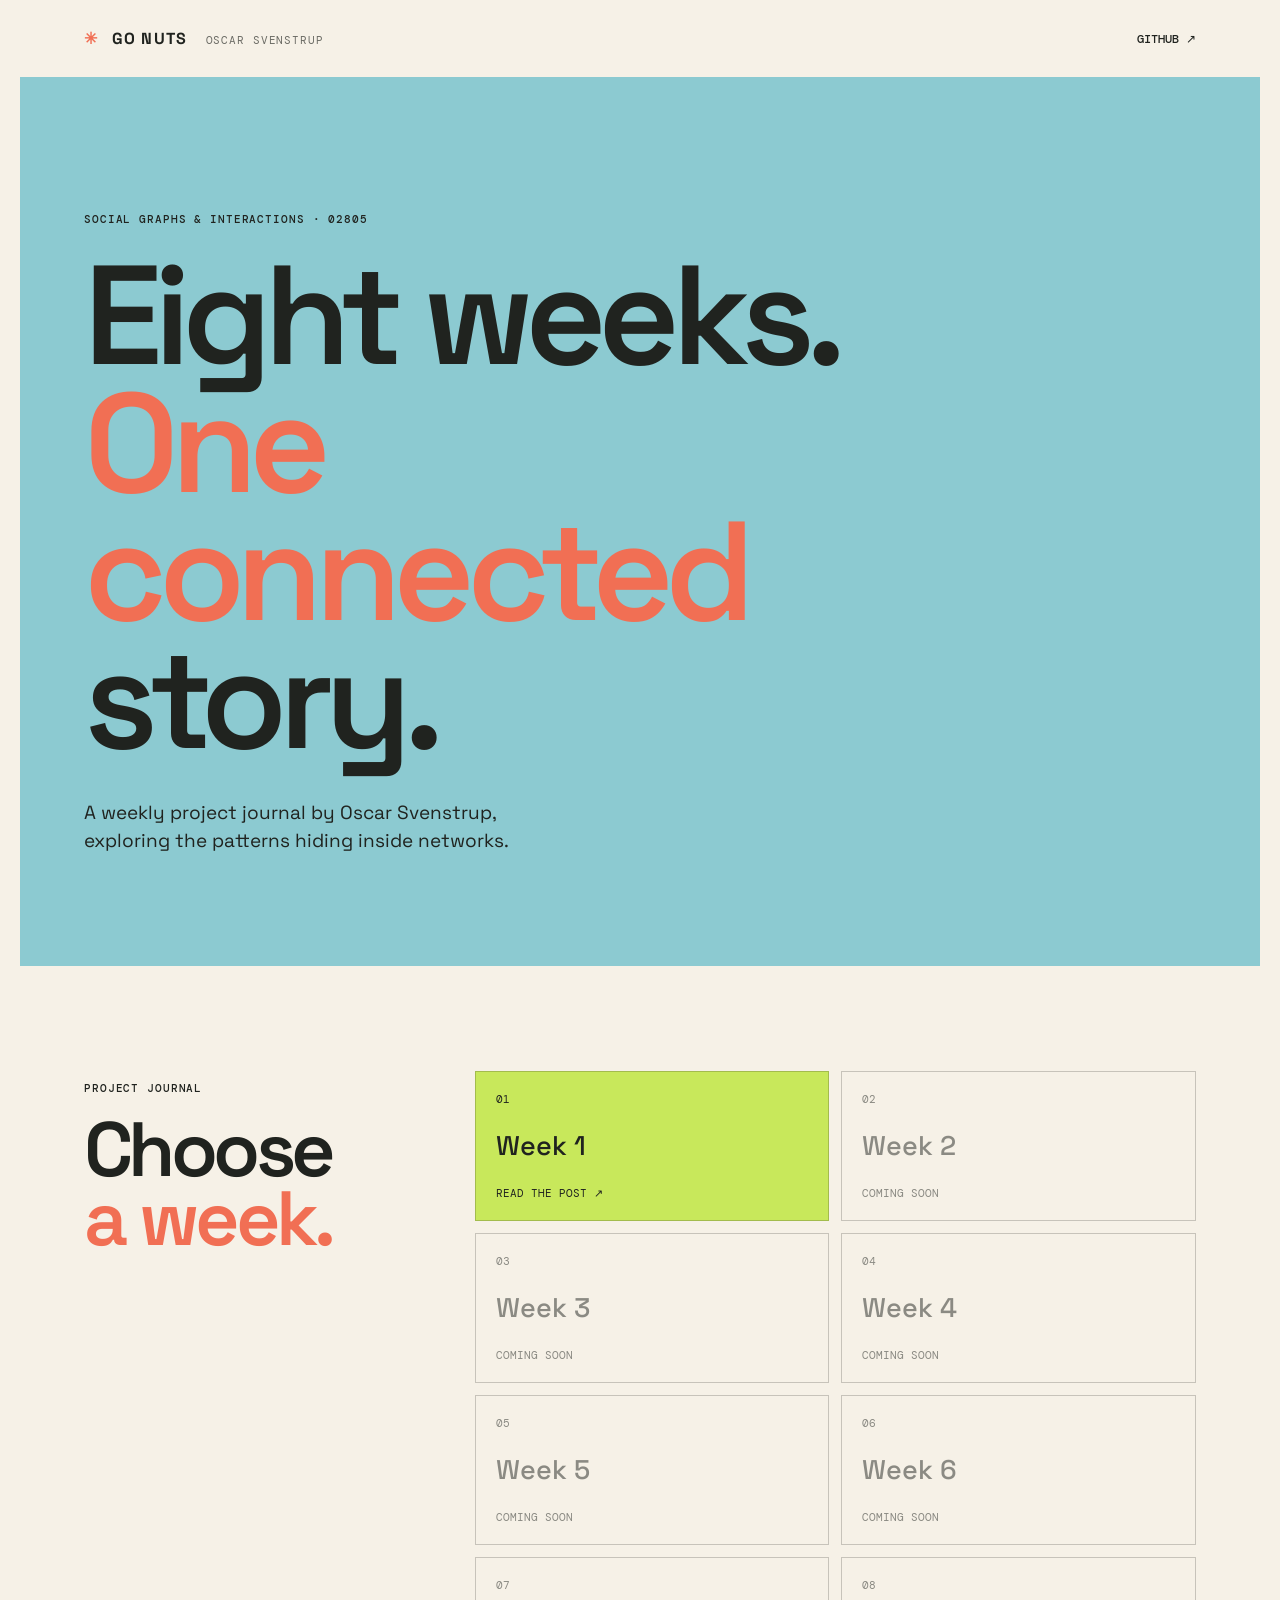
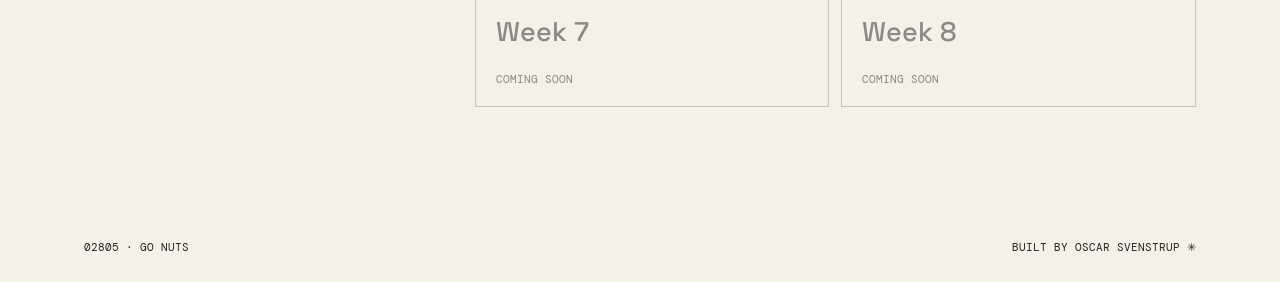
==== commit 33ee8ac3: "Create landing page and separate week pages" ====
--- a/index.html
+++ b/index.html
@@ -3,81 +3,41 @@
   <head>
     <meta charset="UTF-8" />
     <meta name="viewport" content="width=device-width, initial-scale=1.0" />
-    <meta name="description" content="Week 1: Go Nuts with the Marvel social graph." />
-    <title>Week 1 | Go Nuts</title>
+    <meta name="description" content="Go Nuts: a weekly exploration of social graphs and interactions." />
+    <title>Go Nuts | Social Graphs &amp; Interactions</title>
     <link rel="preconnect" href="https://fonts.googleapis.com" />
     <link rel="preconnect" href="https://fonts.gstatic.com" crossorigin />
     <link href="https://fonts.googleapis.com/css2?family=DM+Mono:wght@400;500&family=Space+Grotesk:wght@400;500;600;700&display=swap" rel="stylesheet" />
     <link rel="stylesheet" href="styles.css" />
   </head>
-  <body>
+  <body class="landing-page">
     <header class="site-header">
-      <div class="brand-lockup">
-        <a class="logo" href="#top" aria-label="Go Nuts home"><span>✳</span> GO NUTS</a>
-        <span class="author">Oscar Svenstrup</span>
-      </div>
-      <nav aria-label="Main navigation">
-        <a href="#investigate">Investigate</a>
-        <a href="https://github.com/oscarsvenstrup/02805GoNuts" target="_blank" rel="noreferrer">GitHub <span aria-hidden="true">↗</span></a>
-      </nav>
+      <div class="brand-lockup"><a class="logo" href="index.html" aria-label="Go Nuts home"><span>✳</span> GO NUTS</a><span class="author">Oscar Svenstrup</span></div>
+      <a class="header-link" href="https://github.com/oscarsvenstrup/02805GoNuts" target="_blank" rel="noreferrer">GitHub <span aria-hidden="true">↗</span></a>
     </header>
 
     <main id="top">
-      <section class="week-bar" aria-label="Weekly project pages">
-        <div class="week-heading"><p class="section-label">Project journal</p><span>New work, every week</span></div>
-        <nav class="week-nav" aria-label="Choose a week">
-          <a class="week-link active" href="#week-1" aria-current="page">Week 1</a>
-          <a class="week-link" href="#week-2">Week 2</a>
-          <a class="week-link" href="#week-3">Week 3</a>
-        </nav>
+      <section class="landing-hero" aria-labelledby="landing-title">
+        <p class="section-label">Social Graphs &amp; Interactions · 02805</p>
+        <h1 id="landing-title">Eight weeks.<br /><em>One connected</em><br />story.</h1>
+        <p class="landing-intro">A weekly project journal by Oscar Svenstrup, exploring the patterns hiding inside networks.</p>
       </section>
 
-      <article class="week-post" id="week-1">
-        <header class="post-intro">
-          <p class="section-label">Week 1 / Group exercise 1.8</p>
-          <h1>Go nuts<br /><em>with the graph.</em></h1>
-          <p class="intro">We asked what a network of Marvel characters can reveal when we stop looking at heroes one by one and start following the links between their Wikipedia pages.</p>
-          <div class="post-meta"><span>Data: 303 Marvel characters</span><span>Frozen: 26 August 2026</span></div>
-        </header>
-
-        <section class="findings section-grid" aria-labelledby="findings-title">
-          <p class="section-label">01 / First look</p>
-          <div><h2 id="findings-title">A small world<br /><span>with big hubs.</span></h2><p class="body-copy">Every arrow is a link from one character's Wikipedia article to another. The network is directed, so the character linked to most often is not necessarily the character who links out the most.</p></div>
-          <div class="stat-block"><strong id="node-count">—</strong><span>characters<br />in the snapshot</span></div>
-        </section>
-
-        <section class="stats-strip" aria-label="Network statistics">
-          <div><strong id="edge-count">—</strong><span>directed links</span></div>
-          <div><strong id="isolate-count">—</strong><span>isolates</span></div>
-          <div><strong id="pair-count">—</strong><span>undirected pairs</span></div>
-          <div><strong id="density">—</strong><span>network density</span></div>
-        </section>
-
-        <section class="investigate section-grid" id="investigate" aria-labelledby="investigate-title">
-          <p class="section-label">02 / Investigate</p>
-          <div class="explorer-panel">
-            <h2 id="investigate-title">Pick a<br /><span>character.</span></h2>
-            <p class="body-copy">Search the shared playground and inspect who links to your character and who your character links to.</p>
-            <label class="search-label" for="character-search">Find a node</label>
-            <input id="character-search" type="search" placeholder="Try Spider-Man" autocomplete="off" />
-            <div id="search-results" class="search-results" role="listbox" aria-label="Character search results"></div>
-            <div id="character-card" class="character-card" aria-live="polite"><span class="card-kicker">Selected node</span><h3>Choose a character</h3><p>Its connections will appear here.</p></div>
-          </div>
-          <div class="connection-panel"><div class="connection-group"><div class="connection-heading"><span>Incoming links</span><strong id="incoming-count">—</strong></div><ul id="incoming-list"><li>Choose a character to explore the network.</li></ul></div><div class="connection-group"><div class="connection-heading"><span>Outgoing links</span><strong id="outgoing-count">—</strong></div><ul id="outgoing-list"><li>Choose a character to explore the network.</li></ul></div></div>
-        </section>
-
-        <section class="reflection section-grid" aria-labelledby="reflection-title">
-          <p class="section-label">03 / What surprised us</p>
-          <div><h2 id="reflection-title">Links tell<br /><span>different stories.</span></h2><p class="body-copy">The directed view keeps two stories separate: being mentioned by many pages is different from mentioning many pages. Collapsing the arrows into pairs reduces 1,784 links to 1,434 relationships, because 350 pairs link in both directions.</p><p class="body-copy">The 17 isolates are easy to lose if the graph is built only from the edge list. Keeping the complete node roster makes those quiet characters part of the story.</p></div>
-          <div class="quote">“The layout can move.<br /><span>The data stays.</span>”</div>
-        </section>
-      </article>
-
-      <section class="upcoming-week" id="week-2" aria-labelledby="week-2-title"><p class="section-label">02 / Next entry</p><div><h2 id="week-2-title">Week <span>2</span></h2><p class="body-copy">The next experiment will build on this network.</p></div><span class="coming-soon">Coming soon</span></section>
-      <section class="upcoming-week" id="week-3" aria-labelledby="week-3-title"><p class="section-label">03 / Future entry</p><div><h2 id="week-3-title">Week <span>3</span></h2><p class="body-copy">A new page will land here when the graph grows.</p></div><span class="coming-soon">Coming soon</span></section>
+      <section class="week-index" aria-labelledby="week-index-title">
+        <div class="index-heading"><p class="section-label">Project journal</p><h2 id="week-index-title">Choose<br /><span>a week.</span></h2></div>
+        <div class="week-grid" aria-label="Weekly project pages">
+          <a class="week-card available" href="week1.html"><span class="week-number">01</span><strong>Week 1</strong><span class="week-status">Read the post ↗</span></a>
+          <span class="week-card"><span class="week-number">02</span><strong>Week 2</strong><span class="week-status">Coming soon</span></span>
+          <span class="week-card"><span class="week-number">03</span><strong>Week 3</strong><span class="week-status">Coming soon</span></span>
+          <span class="week-card"><span class="week-number">04</span><strong>Week 4</strong><span class="week-status">Coming soon</span></span>
+          <span class="week-card"><span class="week-number">05</span><strong>Week 5</strong><span class="week-status">Coming soon</span></span>
+          <span class="week-card"><span class="week-number">06</span><strong>Week 6</strong><span class="week-status">Coming soon</span></span>
+          <span class="week-card"><span class="week-number">07</span><strong>Week 7</strong><span class="week-status">Coming soon</span></span>
+          <span class="week-card"><span class="week-number">08</span><strong>Week 8</strong><span class="week-status">Coming soon</span></span>
+        </div>
+      </section>
     </main>
 
     <footer><span>02805 · GO NUTS</span><span>Built by Oscar Svenstrup <span aria-hidden="true">✳</span></span></footer>
-    <script src="script.js"></script>
   </body>
 </html>
--- a/styles.css
+++ b/styles.css
@@ -15,3 +15,7 @@
 .connection-panel { display: grid; grid-template-columns: 1fr 1fr; gap: 25px; }.connection-group { align-self: start; min-width: 0; padding: 20px; background: var(--lime); }.connection-group:nth-child(2) { background: var(--coral); }.connection-heading { display: flex; justify-content: space-between; gap: 15px; padding-bottom: 15px; border-bottom: 1px solid var(--line); font: 11px "DM Mono", monospace; text-transform: uppercase; }.connection-heading strong { font-size: 18px; }.connection-group ul { min-height: 120px; max-height: 390px; margin: 0; padding: 0; overflow: auto; list-style: none; }.connection-group li { padding: 9px 0; border-bottom: 1px solid var(--line); font-size: 14px; overflow-wrap: anywhere; }.reflection { background: var(--blue); }.quote { align-self: end; font-size: 25px; font-weight: 600; line-height: 1.05; }.quote span { color: var(--coral); }
 .upcoming-week { display: grid; grid-template-columns: 1fr 2fr 1fr; gap: 30px; align-items: end; padding: 90px 5vw; border-bottom: 1px solid var(--line); background: var(--lime); }.upcoming-week h2 { margin: 0; }.upcoming-week .body-copy { margin: 25px 0 0; }.coming-soon { justify-self: end; padding: 10px 12px; border: 1px solid var(--ink); font: 11px "DM Mono", monospace; text-transform: uppercase; } footer { display: flex; justify-content: space-between; padding: 28px 5vw; font: 11px "DM Mono", monospace; text-transform: uppercase; }
 @media (max-width: 700px) { .site-header { align-items: flex-start; padding-top: 22px; }.brand-lockup { display: block; }.author { display: block; margin: 8px 0 0 24px; font-size: 9px; } nav { gap: 12px; font-size: 10px; }.week-bar { display: block; padding-top: 22px; }.week-heading { display: block; }.week-heading > span { display: block; margin-top: 12px; }.week-nav { margin-top: 22px; overflow-x: auto; }.week-link { white-space: nowrap; }.post-intro { padding-top: 75px; }.post-intro h1 { font-size: clamp(4rem, 18vw, 6rem); }.post-meta { display: block; line-height: 2; }.section-grid { display: block; padding: 75px 5vw; }.section-label { margin-bottom: 45px; }.stat-block { margin-top: 55px; }.stats-strip { grid-template-columns: repeat(2, 1fr); }.stats-strip div { padding: 24px 5vw; }.stats-strip div:nth-child(2) { border-right: 0; }.connection-panel { display: block; margin-top: 55px; }.connection-group + .connection-group { margin-top: 20px; }.upcoming-week { display: block; padding: 70px 5vw; }.upcoming-week .section-label { margin-bottom: 45px; }.coming-soon { display: inline-block; margin-top: 35px; } footer { font-size: 9px; } }
+.header-link { font: 500 12px "DM Mono", monospace; text-transform: uppercase; }.landing-hero { padding: 125px 5vw 110px; background: var(--blue); }.landing-hero h1 { max-width: 900px; margin: 25px 0; font-size: clamp(4.5rem, 11vw, 9rem); font-weight: 600; letter-spacing: -.06em; line-height: .91; }.landing-hero h1 em { color: var(--coral); font-style: normal; }.landing-intro { max-width: 490px; margin: 35px 0 0; font-size: 19px; line-height: 1.5; }.week-index { display: grid; grid-template-columns: 1fr 2fr; gap: 30px; padding: 105px 5vw; }.index-heading h2 { margin: 20px 0 0; font-size: clamp(3rem, 6vw, 5.5rem); }.index-heading h2 span { color: var(--coral); }.week-grid { display: grid; grid-template-columns: repeat(2, minmax(0, 1fr)); gap: 12px; }.week-card { display: flex; min-height: 150px; flex-direction: column; justify-content: space-between; padding: 20px; border: 1px solid var(--line); color: rgba(32, 35, 31, .5); }.week-card.available { background: var(--lime); color: var(--ink); transition: transform .2s, background .2s; }.week-card.available:hover { background: var(--coral); transform: translateY(-4px); }.week-number, .week-status { font: 11px "DM Mono", monospace; text-transform: uppercase; }.week-card strong { font-size: 27px; font-weight: 500; }.week-status { color: currentColor; }
+@media (min-width: 701px) { .week-nav { flex-wrap: wrap; justify-content: flex-end; max-width: 690px; } }
+@media (max-width: 700px) { .landing-hero { padding: 80px 5vw 75px; }.landing-hero h1 { font-size: clamp(3.8rem, 17vw, 6rem); }.week-index { display: block; padding: 75px 5vw; }.index-heading { margin-bottom: 50px; }.week-grid { grid-template-columns: 1fr 1fr; }.week-card { min-height: 125px; padding: 15px; }.week-card strong { font-size: 22px; } }
+.week-link.disabled { opacity: .42; cursor: default; }
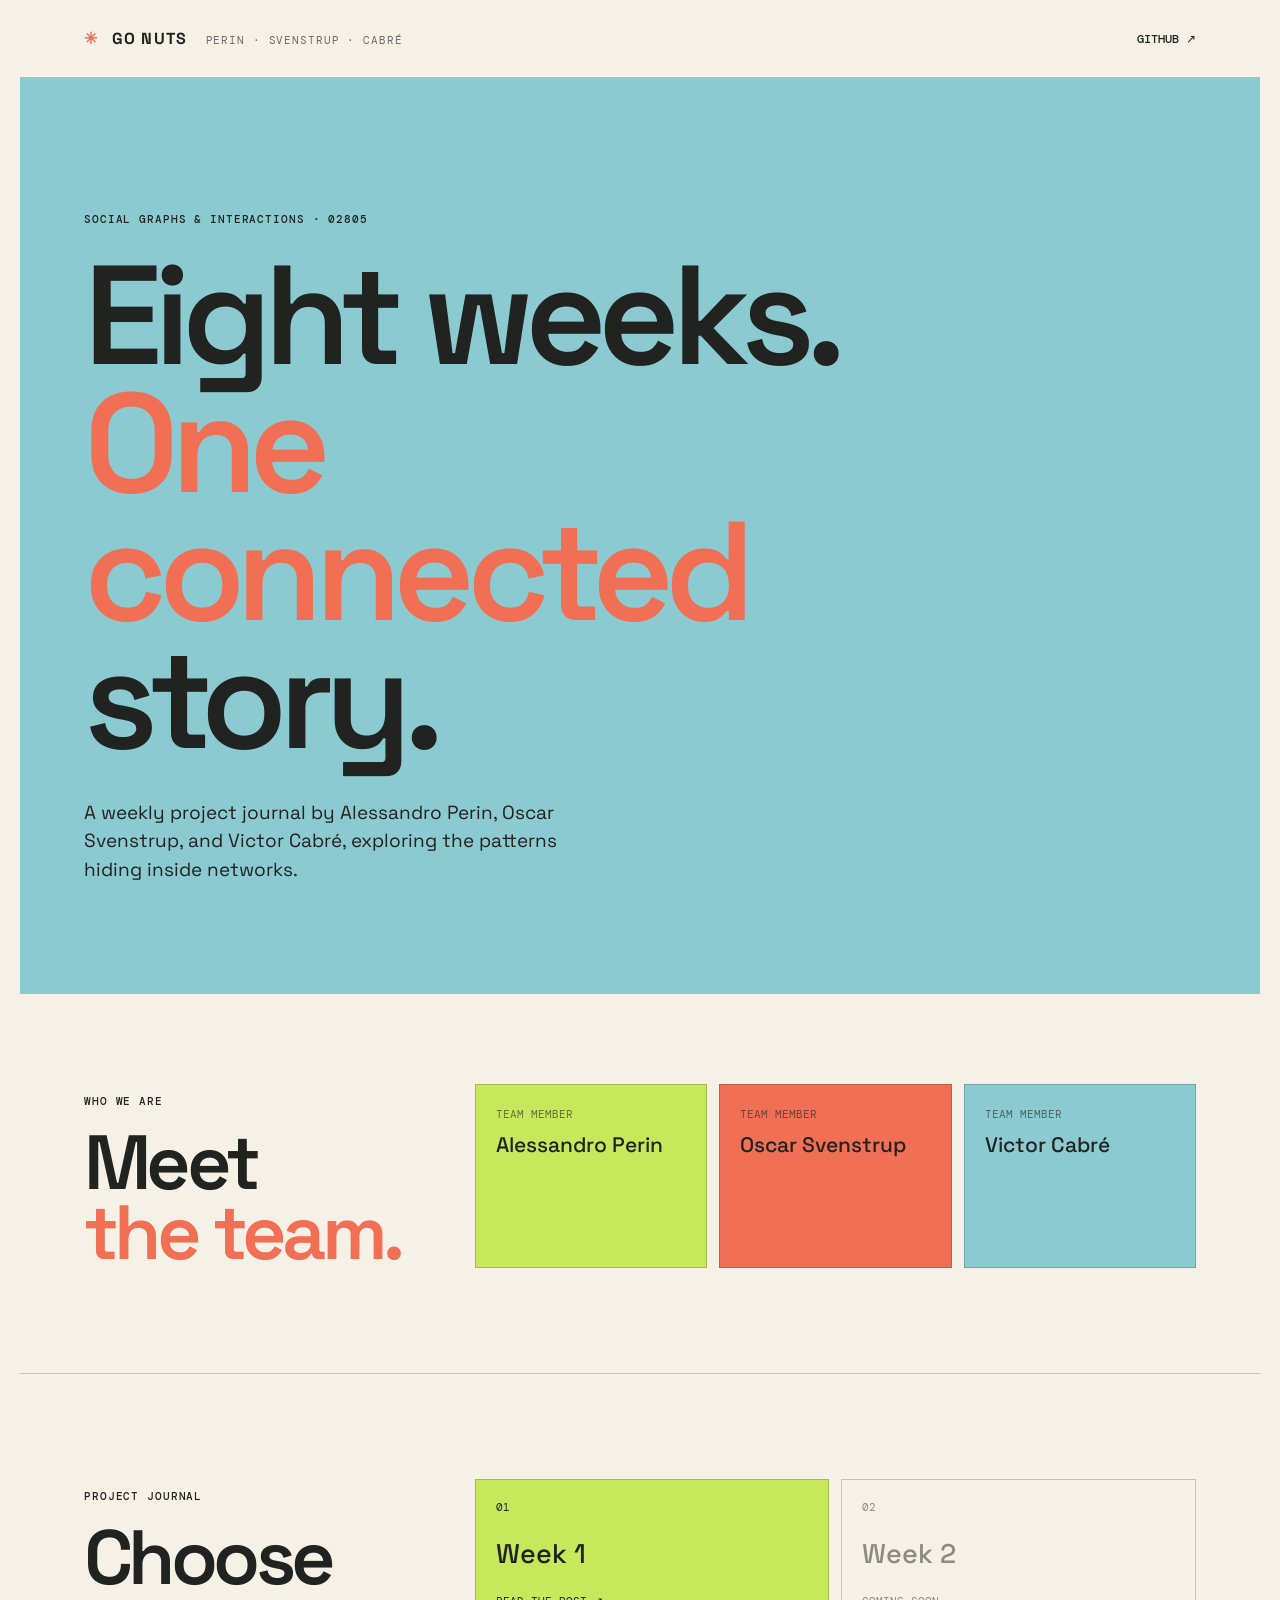
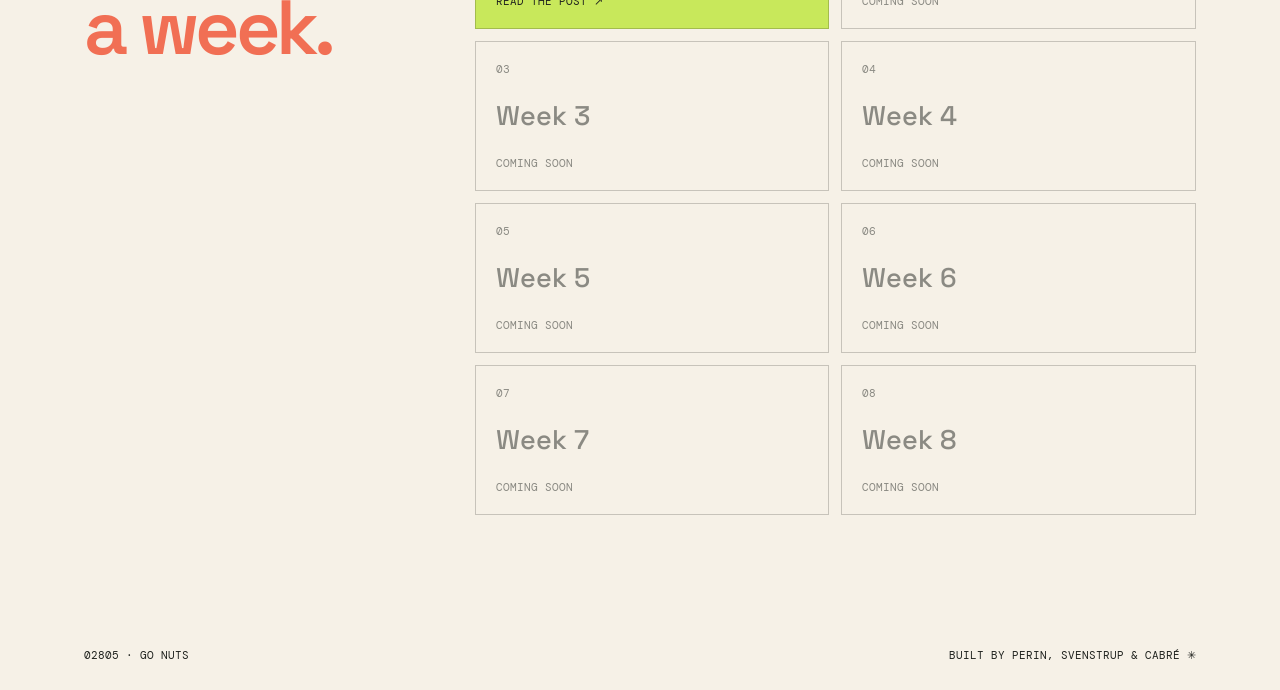
==== commit 58275b1a: "Restructure project into data/ and weeks/ folders Move week1 data files into data/week1/ and page as" ====
--- a/index.html
+++ b/index.html
@@ -8,11 +8,11 @@
     <link rel="preconnect" href="https://fonts.googleapis.com" />
     <link rel="preconnect" href="https://fonts.gstatic.com" crossorigin />
     <link href="https://fonts.googleapis.com/css2?family=DM+Mono:wght@400;500&family=Space+Grotesk:wght@400;500;600;700&display=swap" rel="stylesheet" />
-    <link rel="stylesheet" href="styles.css" />
+    <link rel="stylesheet" href="weeks/week1/styles.css" />
   </head>
   <body class="landing-page">
     <header class="site-header">
-      <div class="brand-lockup"><a class="logo" href="index.html" aria-label="Go Nuts home"><span>✳</span> GO NUTS</a><span class="author">Oscar Svenstrup</span></div>
+      <div class="brand-lockup"><a class="logo" href="index.html" aria-label="Go Nuts home"><span>✳</span> GO NUTS</a><span class="author">Perin · Svenstrup · Cabré</span></div>
       <a class="header-link" href="https://github.com/oscarsvenstrup/02805GoNuts" target="_blank" rel="noreferrer">GitHub <span aria-hidden="true">↗</span></a>
     </header>
 
@@ -20,13 +20,22 @@
       <section class="landing-hero" aria-labelledby="landing-title">
         <p class="section-label">Social Graphs &amp; Interactions · 02805</p>
         <h1 id="landing-title">Eight weeks.<br /><em>One connected</em><br />story.</h1>
-        <p class="landing-intro">A weekly project journal by Oscar Svenstrup, exploring the patterns hiding inside networks.</p>
+        <p class="landing-intro">A weekly project journal by Alessandro Perin, Oscar Svenstrup, and Victor Cabré, exploring the patterns hiding inside networks.</p>
+      </section>
+
+      <section class="team-section" aria-labelledby="team-title">
+        <div class="index-heading"><p class="section-label">Who we are</p><h2 id="team-title">Meet<br /><span>the team.</span></h2></div>
+        <div class="team-grid" aria-label="Team members">
+          <div class="team-card"><span class="team-role">Team member</span><strong>Alessandro Perin</strong></div>
+          <div class="team-card"><span class="team-role">Team member</span><strong>Oscar Svenstrup</strong></div>
+          <div class="team-card"><span class="team-role">Team member</span><strong>Victor Cabré</strong></div>
+        </div>
       </section>
 
       <section class="week-index" aria-labelledby="week-index-title">
         <div class="index-heading"><p class="section-label">Project journal</p><h2 id="week-index-title">Choose<br /><span>a week.</span></h2></div>
         <div class="week-grid" aria-label="Weekly project pages">
-          <a class="week-card available" href="week1.html"><span class="week-number">01</span><strong>Week 1</strong><span class="week-status">Read the post ↗</span></a>
+          <a class="week-card available" href="weeks/week1/week1.html"><span class="week-number">01</span><strong>Week 1</strong><span class="week-status">Read the post ↗</span></a>
           <span class="week-card"><span class="week-number">02</span><strong>Week 2</strong><span class="week-status">Coming soon</span></span>
           <span class="week-card"><span class="week-number">03</span><strong>Week 3</strong><span class="week-status">Coming soon</span></span>
           <span class="week-card"><span class="week-number">04</span><strong>Week 4</strong><span class="week-status">Coming soon</span></span>
@@ -38,6 +47,6 @@
       </section>
     </main>
 
-    <footer><span>02805 · GO NUTS</span><span>Built by Oscar Svenstrup <span aria-hidden="true">✳</span></span></footer>
+    <footer><span>02805 · GO NUTS</span><span>Built by Perin, Svenstrup &amp; Cabré <span aria-hidden="true">✳</span></span></footer>
   </body>
 </html>
--- a/weeks/week1/styles.css
+++ b/weeks/week1/styles.css
@@ -0,0 +1,25 @@
+:root { --ink: #20231f; --cream: #f6f1e7; --lime: #c8e85b; --coral: #f16f54; --blue: #8ccad1; --line: rgba(32, 35, 31, .22); }
+* { box-sizing: border-box; }
+html { scroll-behavior: smooth; }
+body { margin: 0; color: var(--ink); background: var(--cream); font-family: "Space Grotesk", sans-serif; overflow-x: hidden; }
+a { color: inherit; text-decoration: none; }
+.site-header, main, footer { max-width: 1240px; margin: auto; }
+.site-header { display: flex; justify-content: space-between; align-items: center; padding: 28px 5vw; }
+.brand-lockup { display: flex; align-items: baseline; gap: 18px; }.logo { font-weight: 700; letter-spacing: .08em; }.logo span { color: var(--coral); margin-right: 8px; }.author { color: rgba(32, 35, 31, .65); font: 11px "DM Mono", monospace; text-transform: uppercase; letter-spacing: .08em; }
+nav { display: flex; gap: 28px; font: 500 12px "DM Mono", monospace; text-transform: uppercase; } nav a:hover { color: var(--coral); }
+.week-bar { display: flex; justify-content: space-between; align-items: end; gap: 30px; padding: 28px 5vw 22px; border-top: 1px solid var(--line); border-bottom: 1px solid var(--line); }.week-heading { display: flex; align-items: baseline; gap: 22px; }.week-heading p { margin: 0; }.week-heading > span { font-size: 14px; }.week-nav { display: flex; gap: 8px; }.week-link { padding: 10px 14px; border: 1px solid var(--line); font: 500 11px "DM Mono", monospace; text-transform: uppercase; transition: background .2s, color .2s; }.week-link:hover, .week-link.active { background: var(--ink); color: var(--cream); }
+.section-label, .search-label, .card-kicker { font: 500 11px "DM Mono", monospace; letter-spacing: .08em; text-transform: uppercase; }.post-intro { padding: 110px 5vw 80px; background: var(--blue); }.post-intro h1, h2 { margin: 20px 0; font-weight: 600; letter-spacing: -.06em; line-height: .91; }.post-intro h1 { max-width: 850px; font-size: clamp(4.5rem, 11vw, 9rem); }.post-intro h1 em, h2 span { color: var(--coral); font-style: normal; }.intro { max-width: 580px; margin: 38px 0 30px; font-size: 19px; line-height: 1.5; }.post-meta { display: flex; gap: 28px; font: 11px "DM Mono", monospace; text-transform: uppercase; }
+.section-grid { display: grid; grid-template-columns: 1fr 2fr 1fr; gap: 30px; padding: 110px 5vw; border-bottom: 1px solid var(--line); }.section-grid > * { min-width: 0; }.section-label { margin-top: 10px; }.section-grid h2 { font-size: clamp(3rem, 6vw, 5.5rem); }.body-copy { max-width: 500px; margin: 30px 0 0; font-size: 17px; line-height: 1.55; }.stat-block { align-self: end; border-left: 1px solid var(--line); padding-left: 25px; font: 12px "DM Mono", monospace; text-transform: uppercase; }.stat-block strong { display: block; color: var(--coral); font: 100px "Space Grotesk", sans-serif; line-height: .8; }
+.stats-strip { display: grid; grid-template-columns: repeat(4, 1fr); background: var(--lime); }.stats-strip div { padding: 32px 5vw; border-right: 1px solid var(--line); }.stats-strip div:last-child { border: 0; }.stats-strip strong { display: block; font-size: 32px; }.stats-strip span { font: 10px "DM Mono", monospace; text-transform: uppercase; }
+.investigate { background: var(--cream); }.explorer-panel p { margin-top: 28px; }.search-label { display: block; margin-top: 38px; }.search-label, .card-kicker { color: rgba(32, 35, 31, .65); }.explorer-panel input { width: 100%; margin-top: 10px; padding: 15px 0; border: 0; border-bottom: 1px solid var(--ink); border-radius: 0; background: transparent; color: var(--ink); font: 17px "Space Grotesk", sans-serif; outline: none; }.explorer-panel input:focus { border-color: var(--coral); }.search-results { position: relative; z-index: 2; }.search-results button { display: block; width: 100%; padding: 10px 0; border: 0; border-bottom: 1px solid var(--line); background: var(--cream); text-align: left; font: 14px "Space Grotesk", sans-serif; cursor: pointer; }.search-results button:hover { color: var(--coral); }.character-card { margin-top: 35px; padding: 22px; background: var(--blue); }.character-card h3 { margin: 12px 0 4px; font-size: 27px; }.character-card p { margin: 0; font-size: 14px; line-height: 1.45; }
+.connection-panel { display: grid; grid-template-columns: 1fr 1fr; gap: 25px; }.connection-group { align-self: start; min-width: 0; padding: 20px; background: var(--lime); }.connection-group:nth-child(2) { background: var(--coral); }.connection-heading { display: flex; justify-content: space-between; gap: 15px; padding-bottom: 15px; border-bottom: 1px solid var(--line); font: 11px "DM Mono", monospace; text-transform: uppercase; }.connection-heading strong { font-size: 18px; }.connection-group ul { min-height: 120px; max-height: 390px; margin: 0; padding: 0; overflow: auto; list-style: none; }.connection-group li { padding: 9px 0; border-bottom: 1px solid var(--line); font-size: 14px; overflow-wrap: anywhere; }.reflection { background: var(--blue); }.quote { align-self: end; font-size: 25px; font-weight: 600; line-height: 1.05; }.quote span { color: var(--coral); }
+.upcoming-week { display: grid; grid-template-columns: 1fr 2fr 1fr; gap: 30px; align-items: end; padding: 90px 5vw; border-bottom: 1px solid var(--line); background: var(--lime); }.upcoming-week h2 { margin: 0; }.upcoming-week .body-copy { margin: 25px 0 0; }.coming-soon { justify-self: end; padding: 10px 12px; border: 1px solid var(--ink); font: 11px "DM Mono", monospace; text-transform: uppercase; } footer { display: flex; justify-content: space-between; padding: 28px 5vw; font: 11px "DM Mono", monospace; text-transform: uppercase; }
+@media (max-width: 700px) { .site-header { align-items: flex-start; padding-top: 22px; }.brand-lockup { display: block; }.author { display: block; margin: 8px 0 0 24px; font-size: 9px; } nav { gap: 12px; font-size: 10px; }.week-bar { display: block; padding-top: 22px; }.week-heading { display: block; }.week-heading > span { display: block; margin-top: 12px; }.week-nav { margin-top: 22px; overflow-x: auto; }.week-link { white-space: nowrap; }.post-intro { padding-top: 75px; }.post-intro h1 { font-size: clamp(4rem, 18vw, 6rem); }.post-meta { display: block; line-height: 2; }.section-grid { display: block; padding: 75px 5vw; }.section-label { margin-bottom: 45px; }.stat-block { margin-top: 55px; }.stats-strip { grid-template-columns: repeat(2, 1fr); }.stats-strip div { padding: 24px 5vw; }.stats-strip div:nth-child(2) { border-right: 0; }.connection-panel { display: block; margin-top: 55px; }.connection-group + .connection-group { margin-top: 20px; }.upcoming-week { display: block; padding: 70px 5vw; }.upcoming-week .section-label { margin-bottom: 45px; }.coming-soon { display: inline-block; margin-top: 35px; } footer { font-size: 9px; } }
+.header-link { font: 500 12px "DM Mono", monospace; text-transform: uppercase; }.landing-hero { padding: 125px 5vw 110px; background: var(--blue); }.landing-hero h1 { max-width: 900px; margin: 25px 0; font-size: clamp(4.5rem, 11vw, 9rem); font-weight: 600; letter-spacing: -.06em; line-height: .91; }.landing-hero h1 em { color: var(--coral); font-style: normal; }.landing-intro { max-width: 490px; margin: 35px 0 0; font-size: 19px; line-height: 1.5; }.week-index { display: grid; grid-template-columns: 1fr 2fr; gap: 30px; padding: 105px 5vw; }.index-heading h2 { margin: 20px 0 0; font-size: clamp(3rem, 6vw, 5.5rem); }.index-heading h2 span { color: var(--coral); }.week-grid { display: grid; grid-template-columns: repeat(2, minmax(0, 1fr)); gap: 12px; }.week-card { display: flex; min-height: 150px; flex-direction: column; justify-content: space-between; padding: 20px; border: 1px solid var(--line); color: rgba(32, 35, 31, .5); }.week-card.available { background: var(--lime); color: var(--ink); transition: transform .2s, background .2s; }.week-card.available:hover { background: var(--coral); transform: translateY(-4px); }.week-number, .week-status { font: 11px "DM Mono", monospace; text-transform: uppercase; }.week-card strong { font-size: 27px; font-weight: 500; }.week-status { color: currentColor; }
+.team-section { display: grid; grid-template-columns: 1fr 2fr; gap: 30px; padding: 90px 5vw 105px; border-bottom: 1px solid var(--line); }.team-grid { display: grid; grid-template-columns: repeat(3, minmax(0, 1fr)); gap: 12px; }.team-card { padding: 22px 20px; border: 1px solid var(--line); background: var(--lime); }.team-card:nth-child(2) { background: var(--coral); }.team-card:nth-child(3) { background: var(--blue); }.team-role { display: block; margin-bottom: 10px; font: 11px "DM Mono", monospace; text-transform: uppercase; color: rgba(32, 35, 31, .6); }.team-card strong { font-size: 21px; font-weight: 500; }
+@media (max-width: 700px) { .team-section { display: block; padding: 70px 5vw; }.team-section .index-heading { margin-bottom: 45px; }.team-grid { grid-template-columns: 1fr; } }
+@media (min-width: 701px) { .week-nav { flex-wrap: wrap; justify-content: flex-end; max-width: 690px; } }
+@media (max-width: 700px) { .landing-hero { padding: 80px 5vw 75px; }.landing-hero h1 { font-size: clamp(3.8rem, 17vw, 6rem); }.week-index { display: block; padding: 75px 5vw; }.index-heading { margin-bottom: 50px; }.week-grid { grid-template-columns: 1fr 1fr; }.week-card { min-height: 125px; padding: 15px; }.week-card strong { font-size: 22px; } }
+.week-link.disabled { opacity: .42; cursor: default; }
+.network-edge { stroke: rgba(246, 241, 231, .25); }
+.network-section { padding: 105px 5vw 90px; background: var(--ink); color: var(--cream); }.network-heading { display: grid; grid-template-columns: 1fr 2fr; gap: 30px; }.network-heading .section-label { color: var(--lime); }.network-heading h2 { margin-top: 0; font-size: clamp(3rem, 6vw, 5.5rem); }.network-heading h2 span { color: var(--coral); }.network-heading .body-copy { color: rgba(246, 241, 231, .75); }.network-frame { position: relative; max-width: 1100px; margin: 55px auto 0; border: 1px solid rgba(246, 241, 231, .25); background: rgba(140, 202, 209, .08); }.network-frame svg { display: block; width: 100%; height: auto; min-height: 420px; }.network-edge { stroke: rgba(246, 241, 231, .16); stroke-width: 1; }.network-node { fill: var(--blue); stroke: var(--cream); stroke-width: 1; cursor: pointer; transition: fill .2s, stroke .2s, opacity .2s; }.network-node.hub { fill: var(--coral); }.network-node.selected { fill: var(--lime); stroke: var(--lime); stroke-width: 3; }.network-node.neighbor { fill: var(--coral); }.network-edge.highlight { stroke: var(--lime); stroke-width: 2; }.network-node.muted, .network-edge.muted { opacity: .12; }.graph-tooltip { position: absolute; z-index: 2; max-width: 220px; padding: 10px 12px; background: var(--cream); color: var(--ink); pointer-events: none; font: 12px "DM Mono", monospace; text-transform: uppercase; }.graph-tooltip strong { display: block; margin-bottom: 4px; font: 600 16px "Space Grotesk", sans-serif; text-transform: none; }.graph-tooltip span { color: rgba(32, 35, 31, .7); }
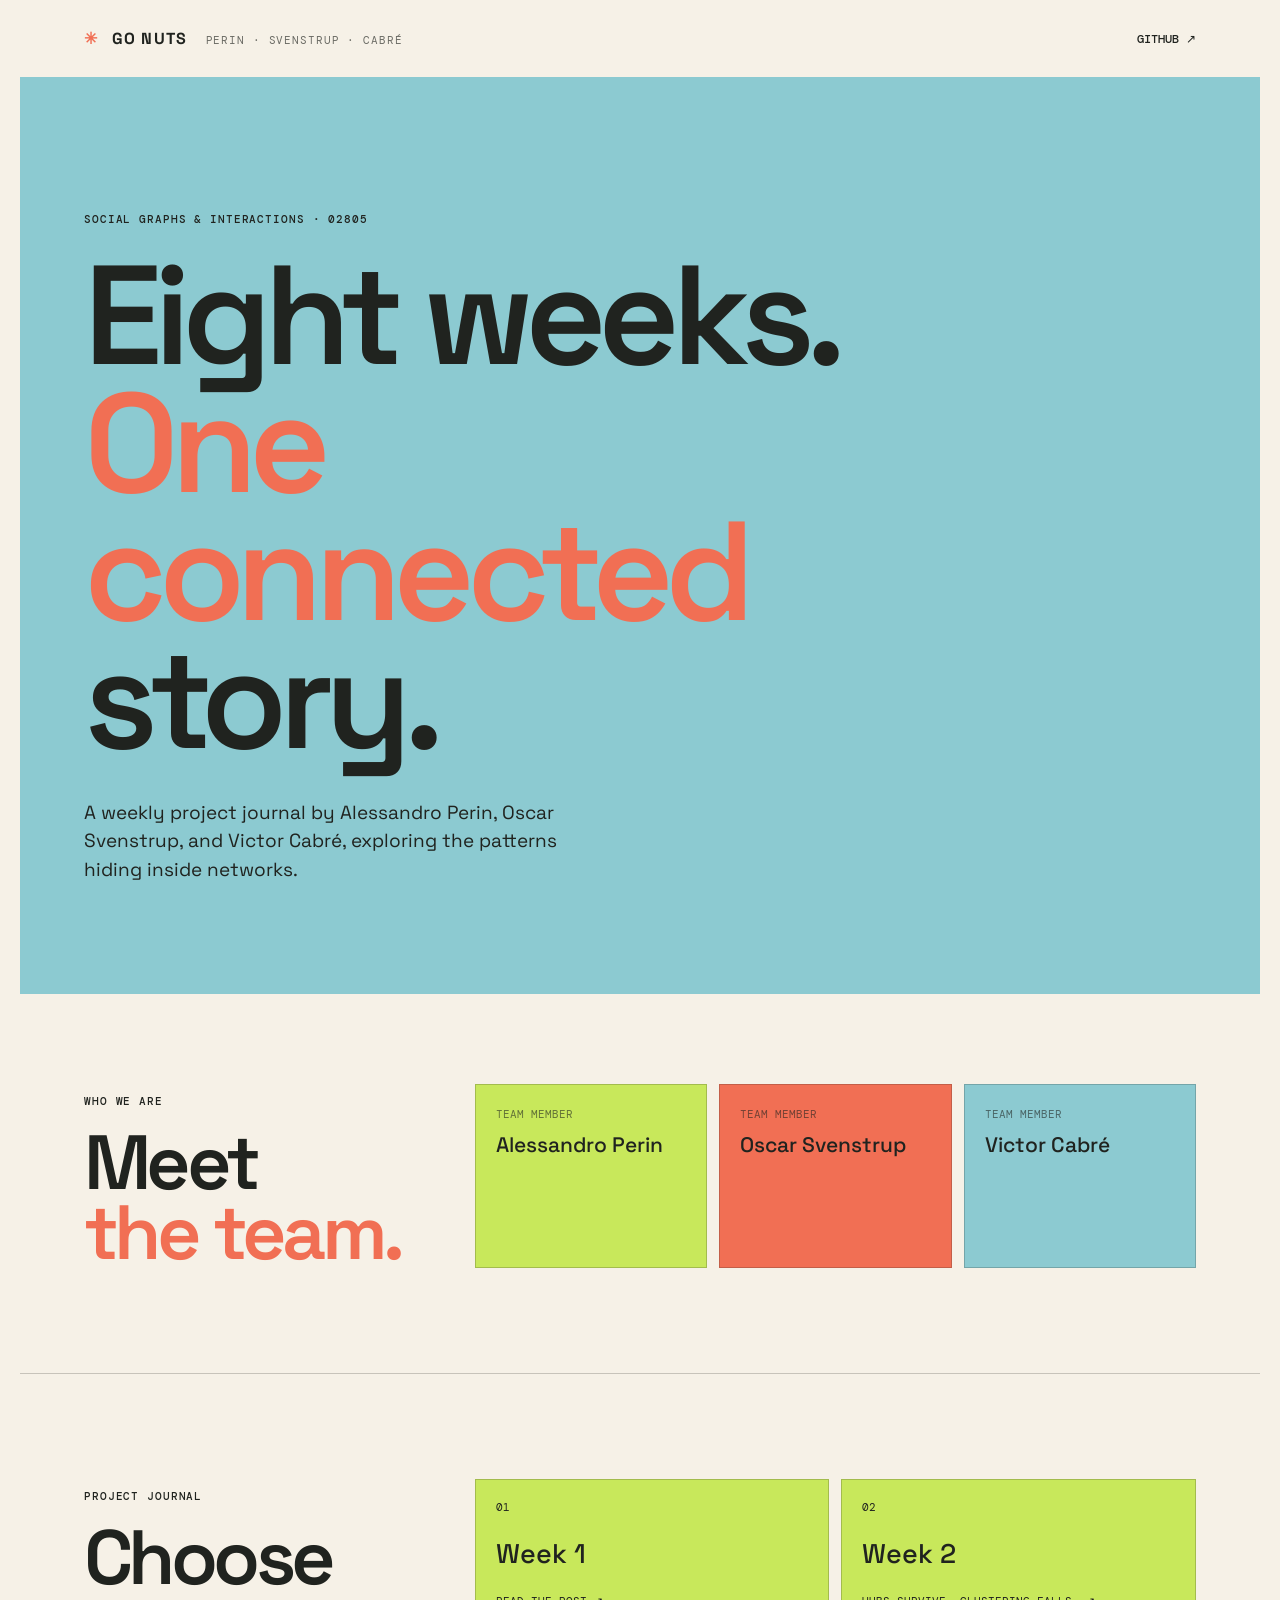
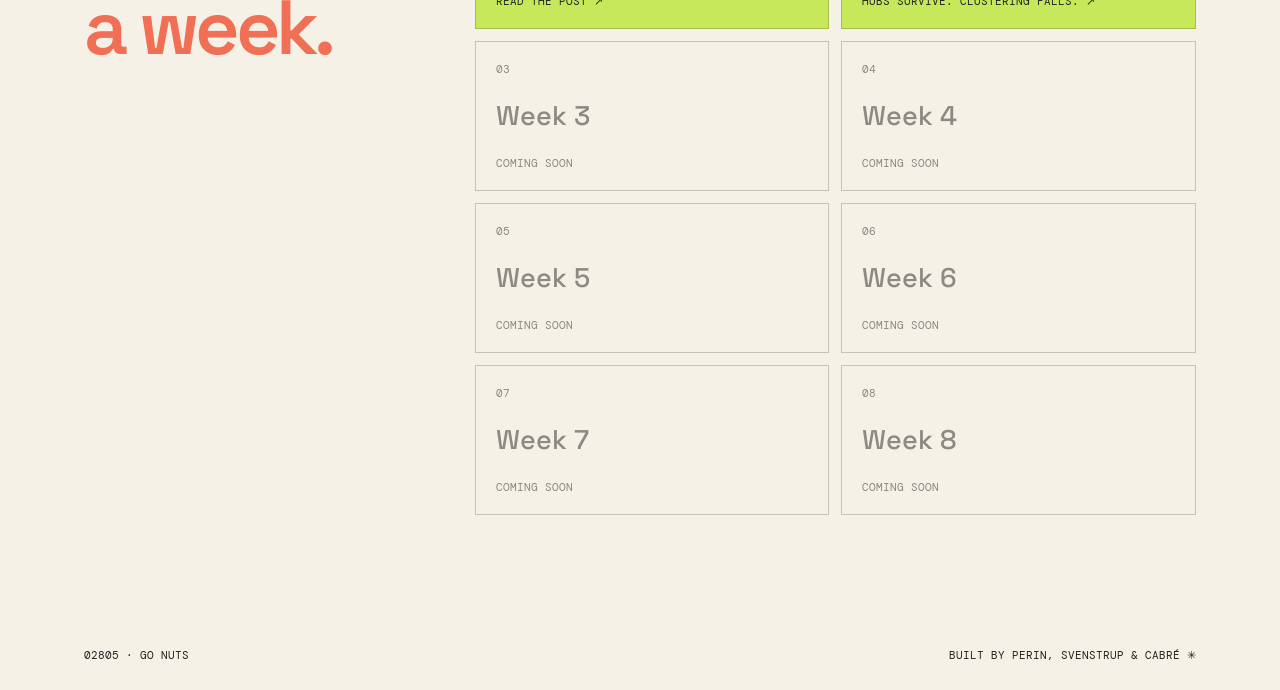
==== commit e0880aa9: "Add Week 2 Marvel clustering null-model study" ====
--- a/index.html
+++ b/index.html
@@ -36,7 +36,7 @@
         <div class="index-heading"><p class="section-label">Project journal</p><h2 id="week-index-title">Choose<br /><span>a week.</span></h2></div>
         <div class="week-grid" aria-label="Weekly project pages">
           <a class="week-card available" href="weeks/week1/week1.html"><span class="week-number">01</span><strong>Week 1</strong><span class="week-status">Read the post ↗</span></a>
-          <span class="week-card"><span class="week-number">02</span><strong>Week 2</strong><span class="week-status">Coming soon</span></span>
+          <a class="week-card available" href="weeks/week2/week2.html"><span class="week-number">02</span><strong>Week 2</strong><span class="week-status">Hubs survive. Clustering falls. ↗</span></a>
           <span class="week-card"><span class="week-number">03</span><strong>Week 3</strong><span class="week-status">Coming soon</span></span>
           <span class="week-card"><span class="week-number">04</span><strong>Week 4</strong><span class="week-status">Coming soon</span></span>
           <span class="week-card"><span class="week-number">05</span><strong>Week 5</strong><span class="week-status">Coming soon</span></span>
--- a/weeks/week1/styles.css
+++ b/weeks/week1/styles.css
@@ -23,3 +23,16 @@
 .week-link.disabled { opacity: .42; cursor: default; }
 .network-edge { stroke: rgba(246, 241, 231, .25); }
 .network-section { padding: 105px 5vw 90px; background: var(--ink); color: var(--cream); }.network-heading { display: grid; grid-template-columns: 1fr 2fr; gap: 30px; }.network-heading .section-label { color: var(--lime); }.network-heading h2 { margin-top: 0; font-size: clamp(3rem, 6vw, 5.5rem); }.network-heading h2 span { color: var(--coral); }.network-heading .body-copy { color: rgba(246, 241, 231, .75); }.network-frame { position: relative; max-width: 1100px; margin: 55px auto 0; border: 1px solid rgba(246, 241, 231, .25); background: rgba(140, 202, 209, .08); }.network-frame svg { display: block; width: 100%; height: auto; min-height: 420px; }.network-edge { stroke: rgba(246, 241, 231, .16); stroke-width: 1; }.network-node { fill: var(--blue); stroke: var(--cream); stroke-width: 1; cursor: pointer; transition: fill .2s, stroke .2s, opacity .2s; }.network-node.hub { fill: var(--coral); }.network-node.selected { fill: var(--lime); stroke: var(--lime); stroke-width: 3; }.network-node.neighbor { fill: var(--coral); }.network-edge.highlight { stroke: var(--lime); stroke-width: 2; }.network-node.muted, .network-edge.muted { opacity: .12; }.graph-tooltip { position: absolute; z-index: 2; max-width: 220px; padding: 10px 12px; background: var(--cream); color: var(--ink); pointer-events: none; font: 12px "DM Mono", monospace; text-transform: uppercase; }.graph-tooltip strong { display: block; margin-bottom: 4px; font: 600 16px "Space Grotesk", sans-serif; text-transform: none; }.graph-tooltip span { color: rgba(32, 35, 31, .7); }
+.graph-caption { max-width: 720px; margin: 28px auto 0; font: 12px "DM Mono", monospace; text-transform: uppercase; line-height: 1.6; color: rgba(246, 241, 231, .6); }
+.divergence { background: var(--lime); }.satellites { background: var(--cream); }.surprises { background: var(--lime); }
+.surprise-list { max-width: 520px; margin: 28px 0 0; padding: 0; list-style: none; }
+.surprise-list li { padding: 16px 0; border-bottom: 1px solid var(--line); font-size: 15px; line-height: 1.55; }
+.surprise-list li:last-child { border-bottom: 0; }
+.surprise-list strong { display: block; margin-bottom: 4px; font-size: 17px; }
+.degree-table-section { padding: 0 5vw 110px; border-bottom: 1px solid var(--line); background: var(--lime); }
+.degree-table { width: 100%; max-width: 1000px; margin: 0 auto; border-collapse: collapse; }
+.degree-table th, .degree-table td { padding: 14px 12px; border-bottom: 1px solid var(--line); text-align: left; font-size: 15px; }
+.degree-table th { font: 500 11px "DM Mono", monospace; text-transform: uppercase; color: rgba(32, 35, 31, .65); }
+.degree-table td:first-child, .degree-table th:first-child { width: 50px; color: rgba(32, 35, 31, .5); }
+.degree-table td:nth-child(3), .degree-table td:nth-child(5), .degree-table th:nth-child(3), .degree-table th:nth-child(5) { width: 90px; font: 15px "DM Mono", monospace; }
+@media (max-width: 700px) { .degree-table-section { padding: 0 5vw 75px; overflow-x: auto; }.degree-table { min-width: 560px; } }
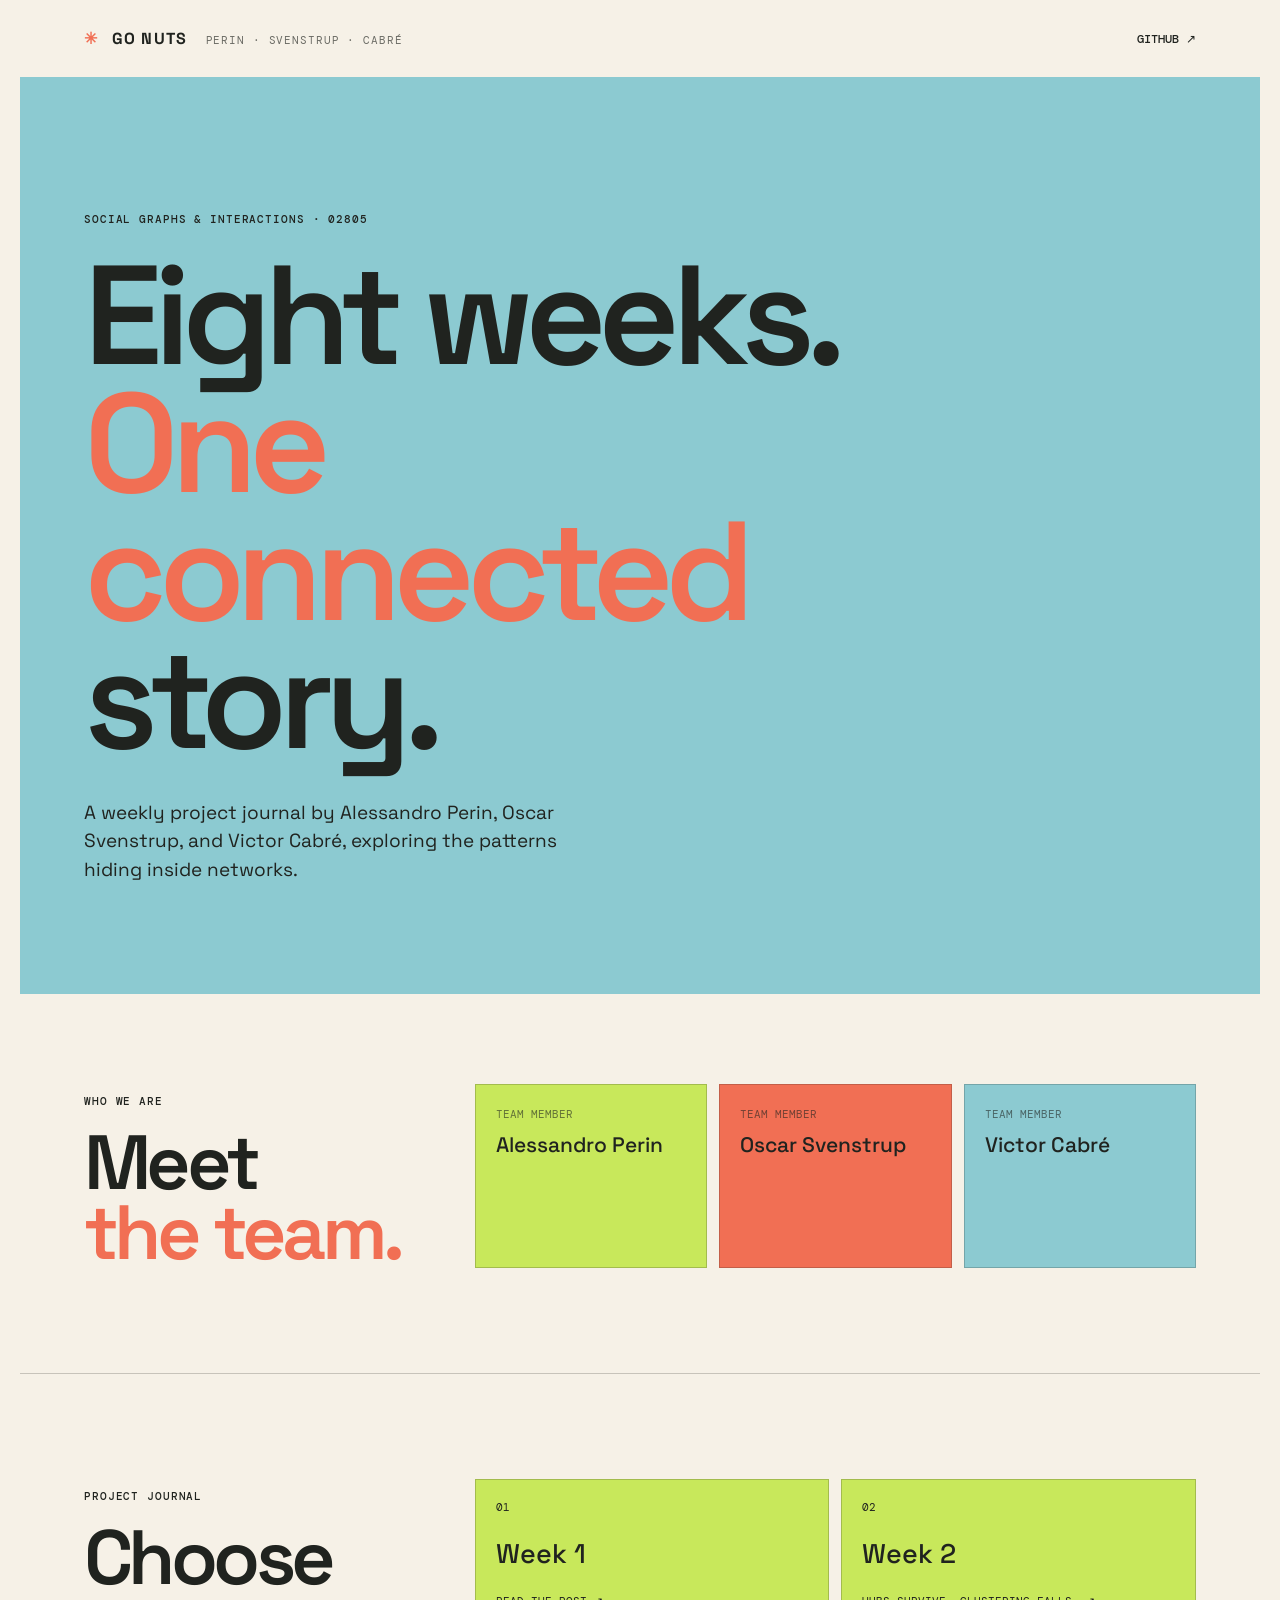
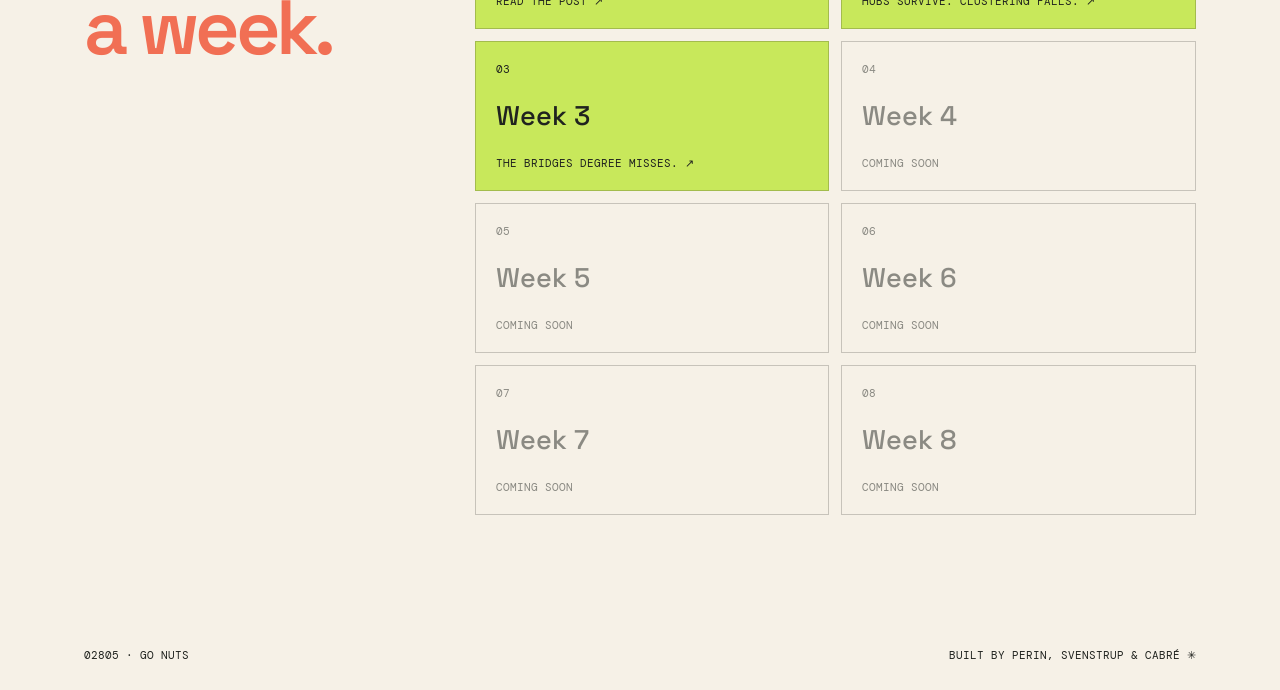
==== commit 696935c8: "Week3 go nuts implementation" ====
--- a/index.html
+++ b/index.html
@@ -37,7 +37,7 @@
         <div class="week-grid" aria-label="Weekly project pages">
           <a class="week-card available" href="weeks/week1/week1.html"><span class="week-number">01</span><strong>Week 1</strong><span class="week-status">Read the post ↗</span></a>
           <a class="week-card available" href="weeks/week2/week2.html"><span class="week-number">02</span><strong>Week 2</strong><span class="week-status">Hubs survive. Clustering falls. ↗</span></a>
-          <span class="week-card"><span class="week-number">03</span><strong>Week 3</strong><span class="week-status">Coming soon</span></span>
+          <a class="week-card available" href="weeks/week3/week3.html"><span class="week-number">03</span><strong>Week 3</strong><span class="week-status">The bridges degree misses. ↗</span></a>
           <span class="week-card"><span class="week-number">04</span><strong>Week 4</strong><span class="week-status">Coming soon</span></span>
           <span class="week-card"><span class="week-number">05</span><strong>Week 5</strong><span class="week-status">Coming soon</span></span>
           <span class="week-card"><span class="week-number">06</span><strong>Week 6</strong><span class="week-status">Coming soon</span></span>
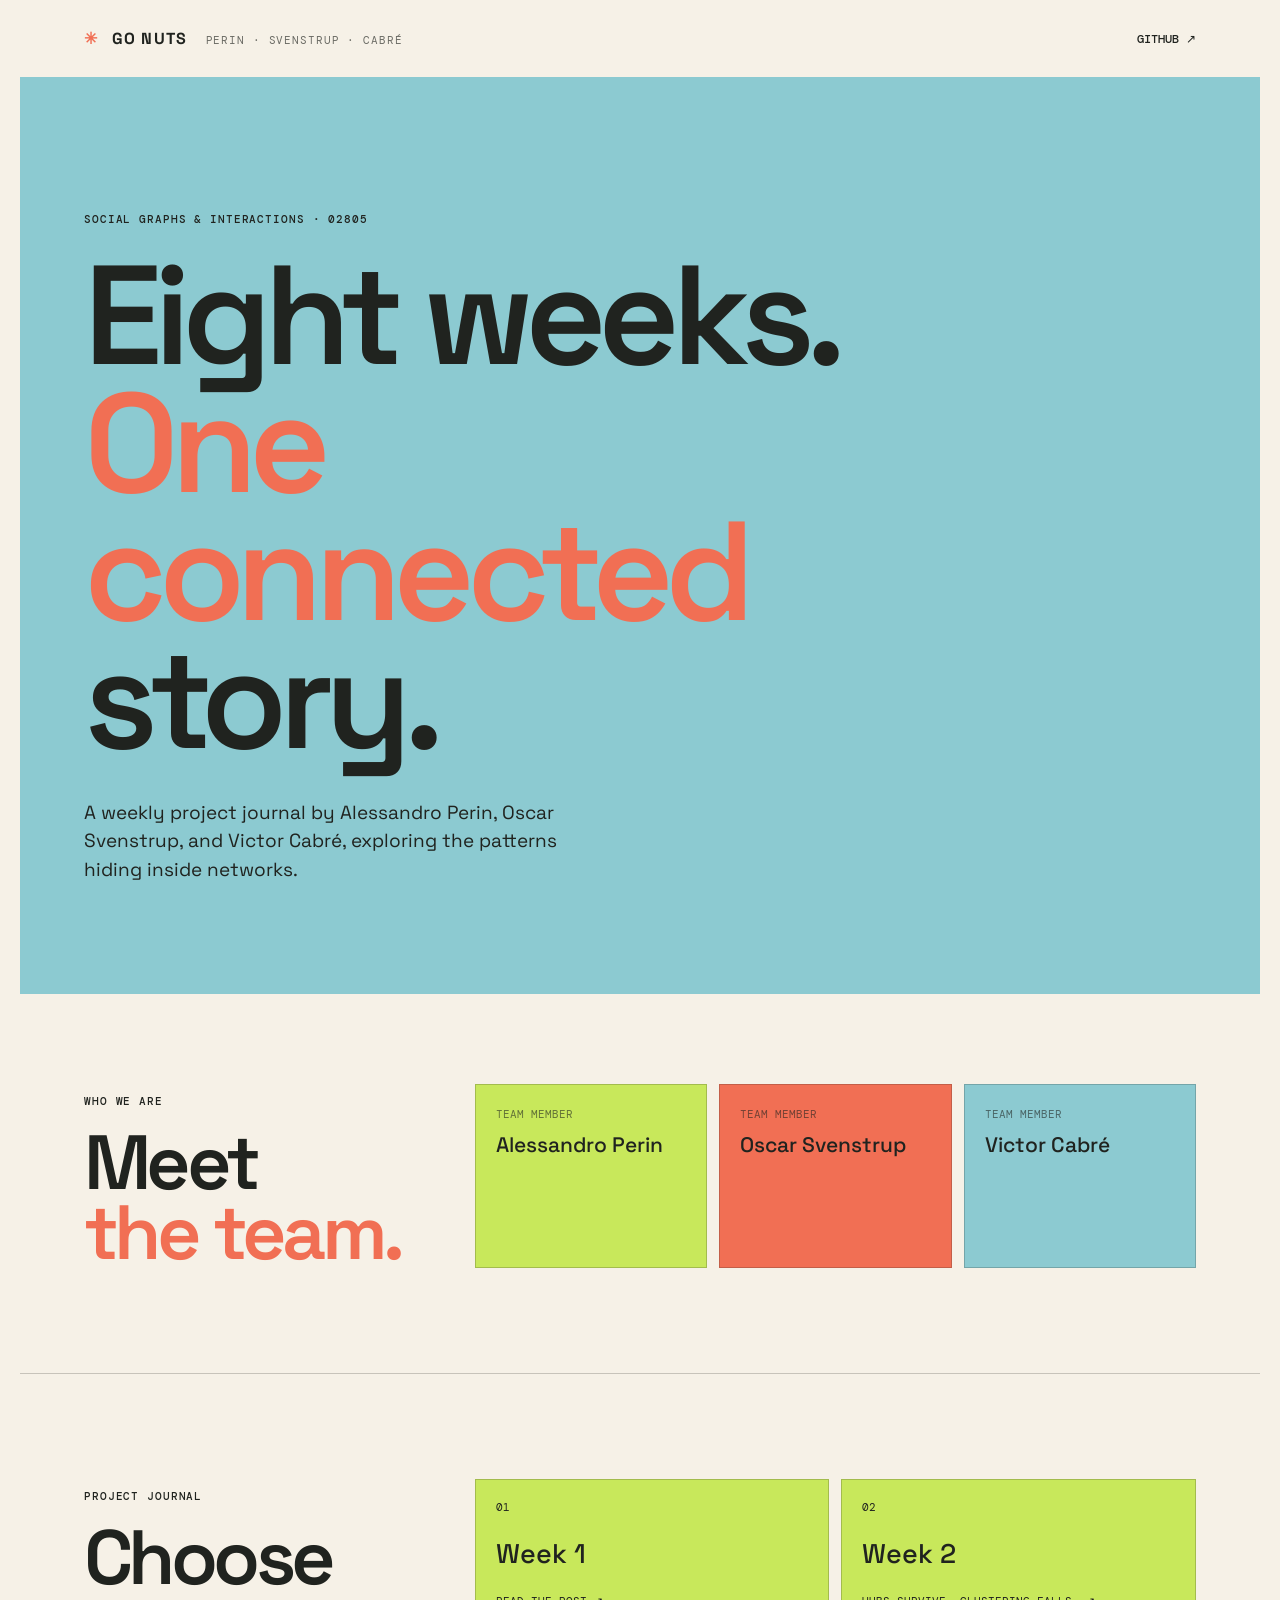
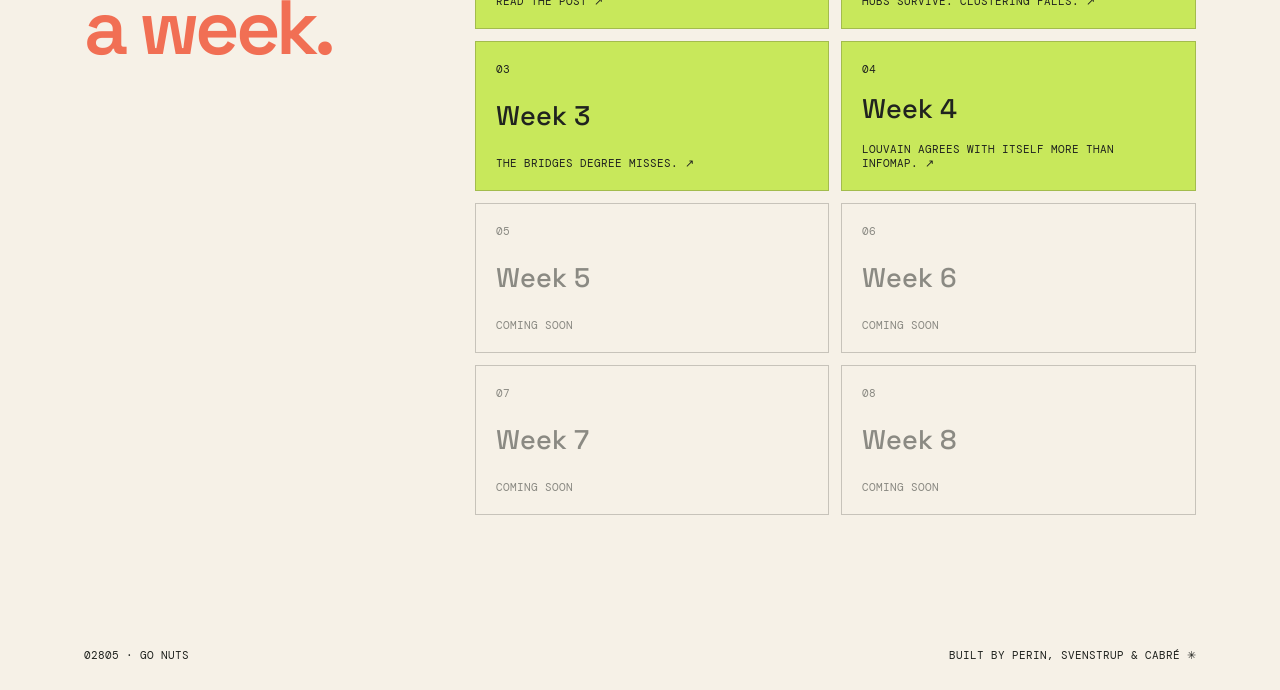
==== commit 3290bf63: "Add Week 4 go-nuts post: Louvain vs Infomap on Marvel communities Reuses the frozen 277-node giant c" ====
--- a/index.html
+++ b/index.html
@@ -38,7 +38,7 @@
           <a class="week-card available" href="weeks/week1/week1.html"><span class="week-number">01</span><strong>Week 1</strong><span class="week-status">Read the post ↗</span></a>
           <a class="week-card available" href="weeks/week2/week2.html"><span class="week-number">02</span><strong>Week 2</strong><span class="week-status">Hubs survive. Clustering falls. ↗</span></a>
           <a class="week-card available" href="weeks/week3/week3.html"><span class="week-number">03</span><strong>Week 3</strong><span class="week-status">The bridges degree misses. ↗</span></a>
-          <span class="week-card"><span class="week-number">04</span><strong>Week 4</strong><span class="week-status">Coming soon</span></span>
+          <a class="week-card available" href="weeks/week4/week4.html"><span class="week-number">04</span><strong>Week 4</strong><span class="week-status">Louvain agrees with itself more than Infomap. ↗</span></a>
           <span class="week-card"><span class="week-number">05</span><strong>Week 5</strong><span class="week-status">Coming soon</span></span>
           <span class="week-card"><span class="week-number">06</span><strong>Week 6</strong><span class="week-status">Coming soon</span></span>
           <span class="week-card"><span class="week-number">07</span><strong>Week 7</strong><span class="week-status">Coming soon</span></span>
